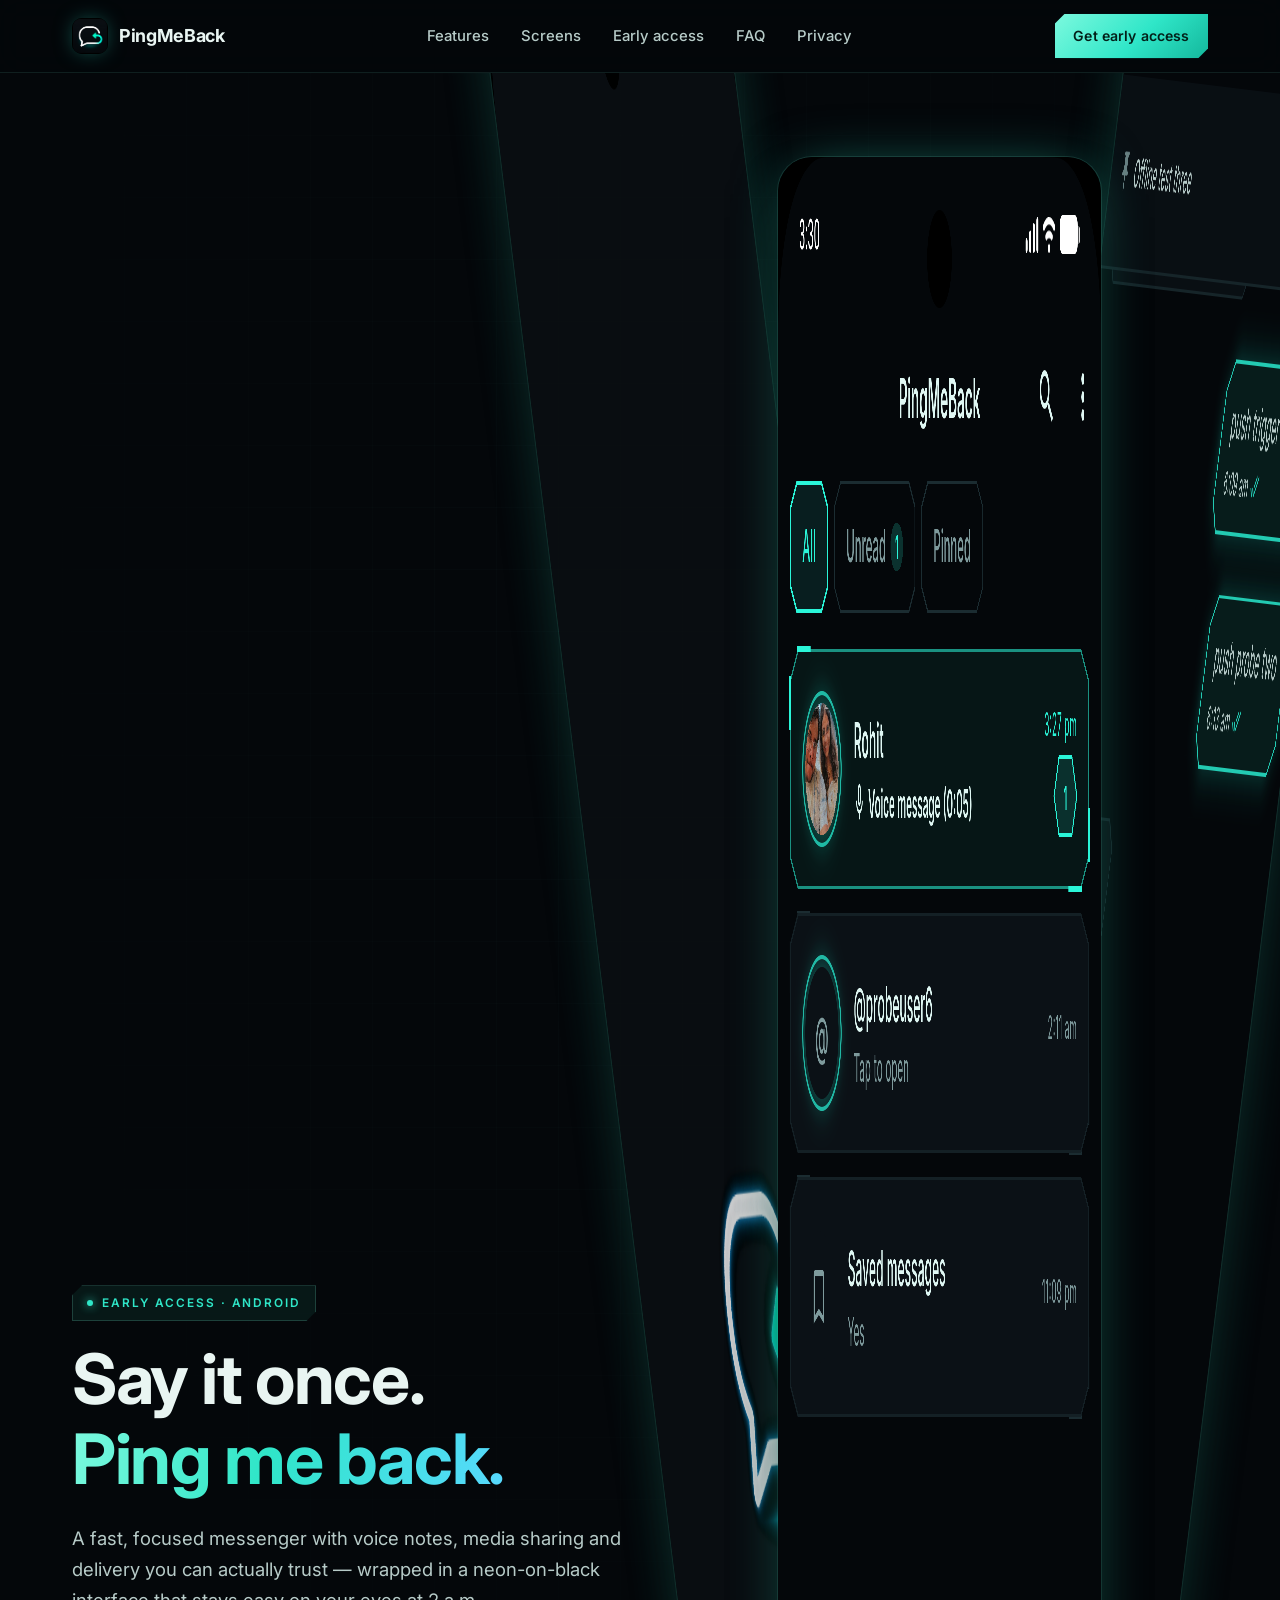
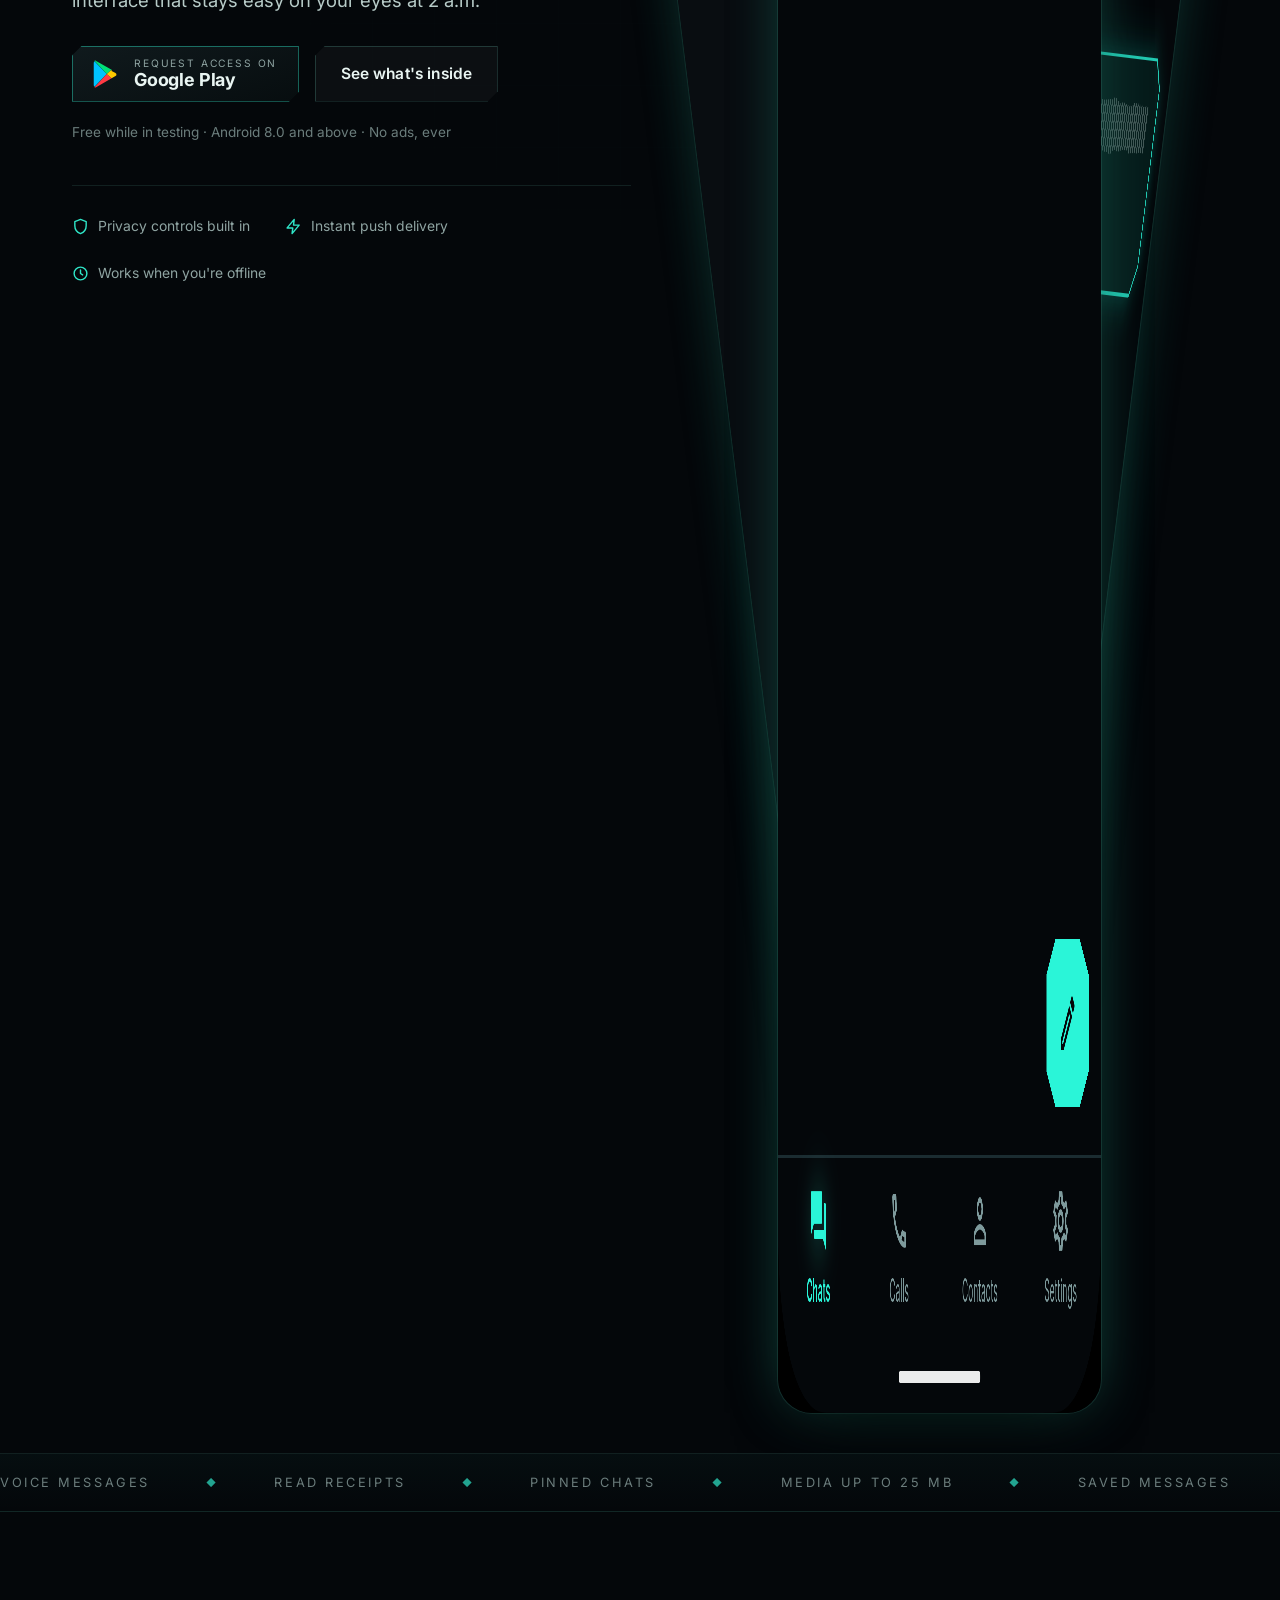
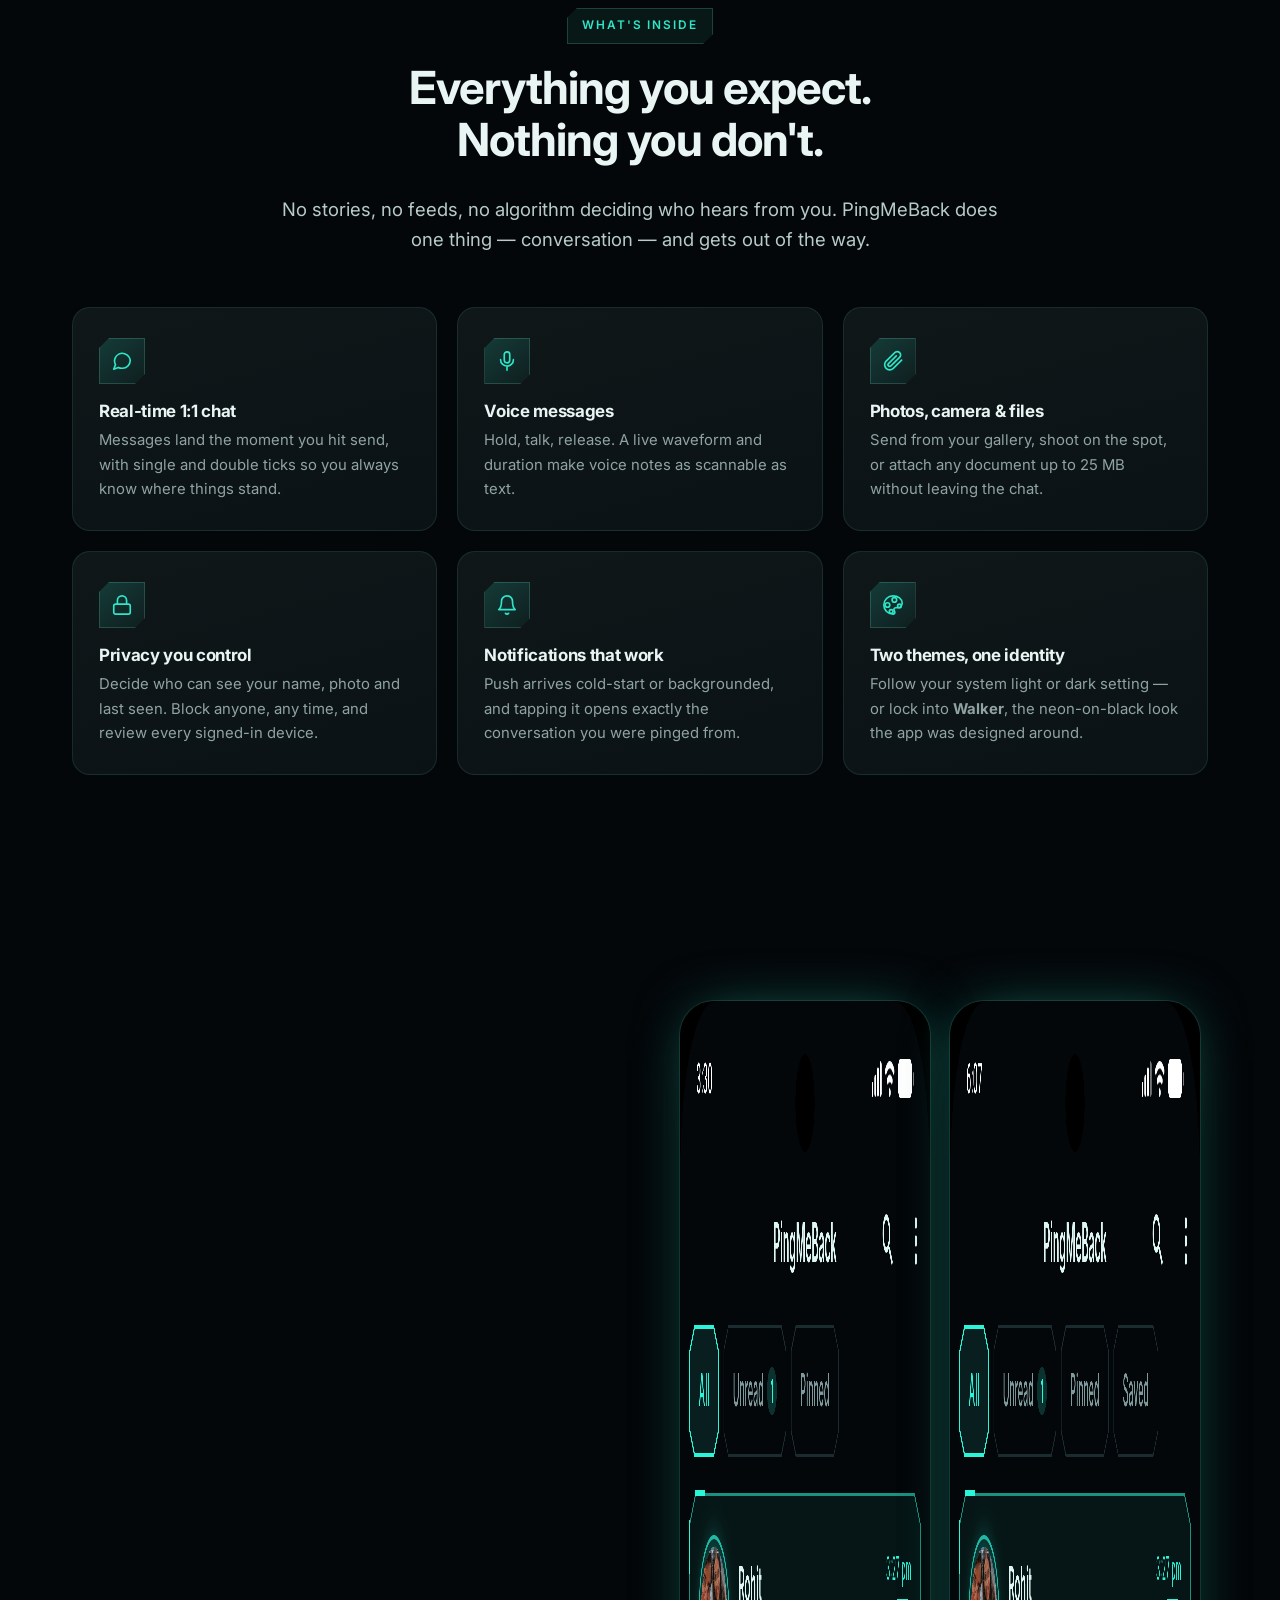
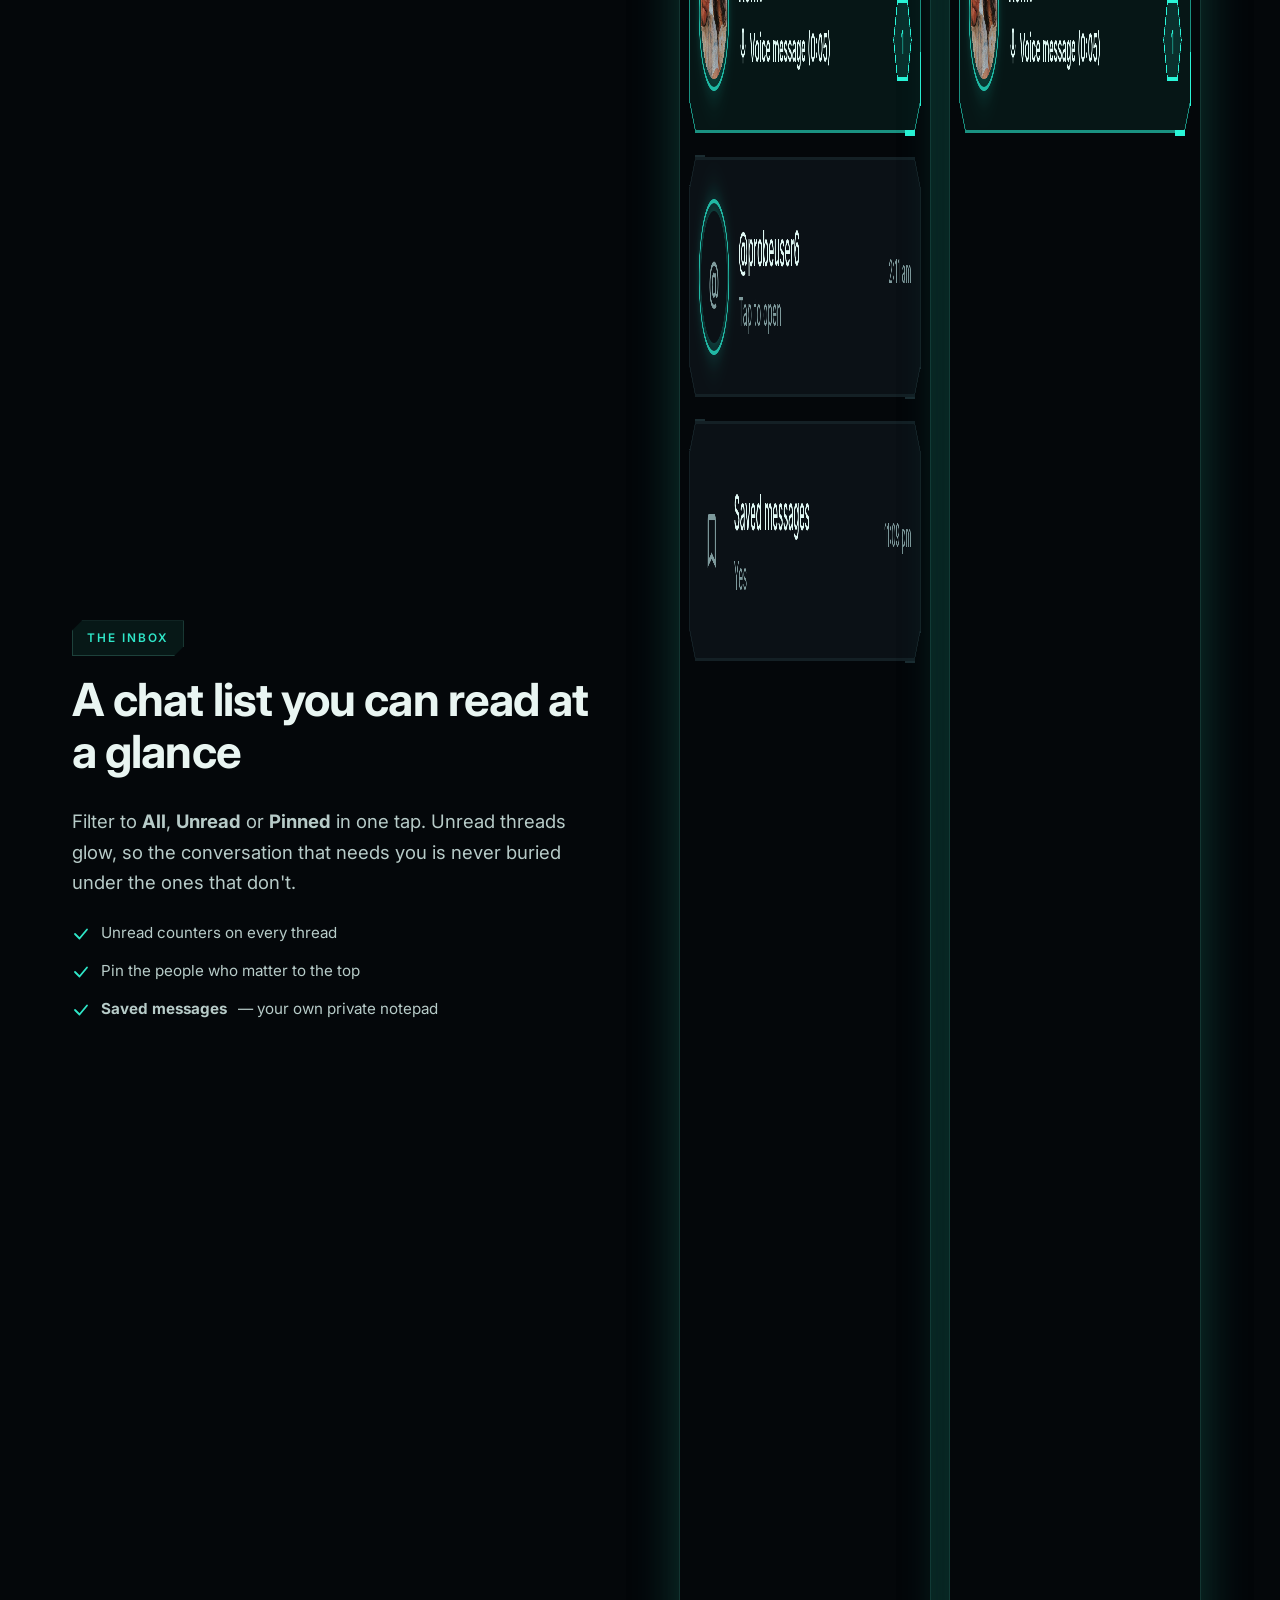
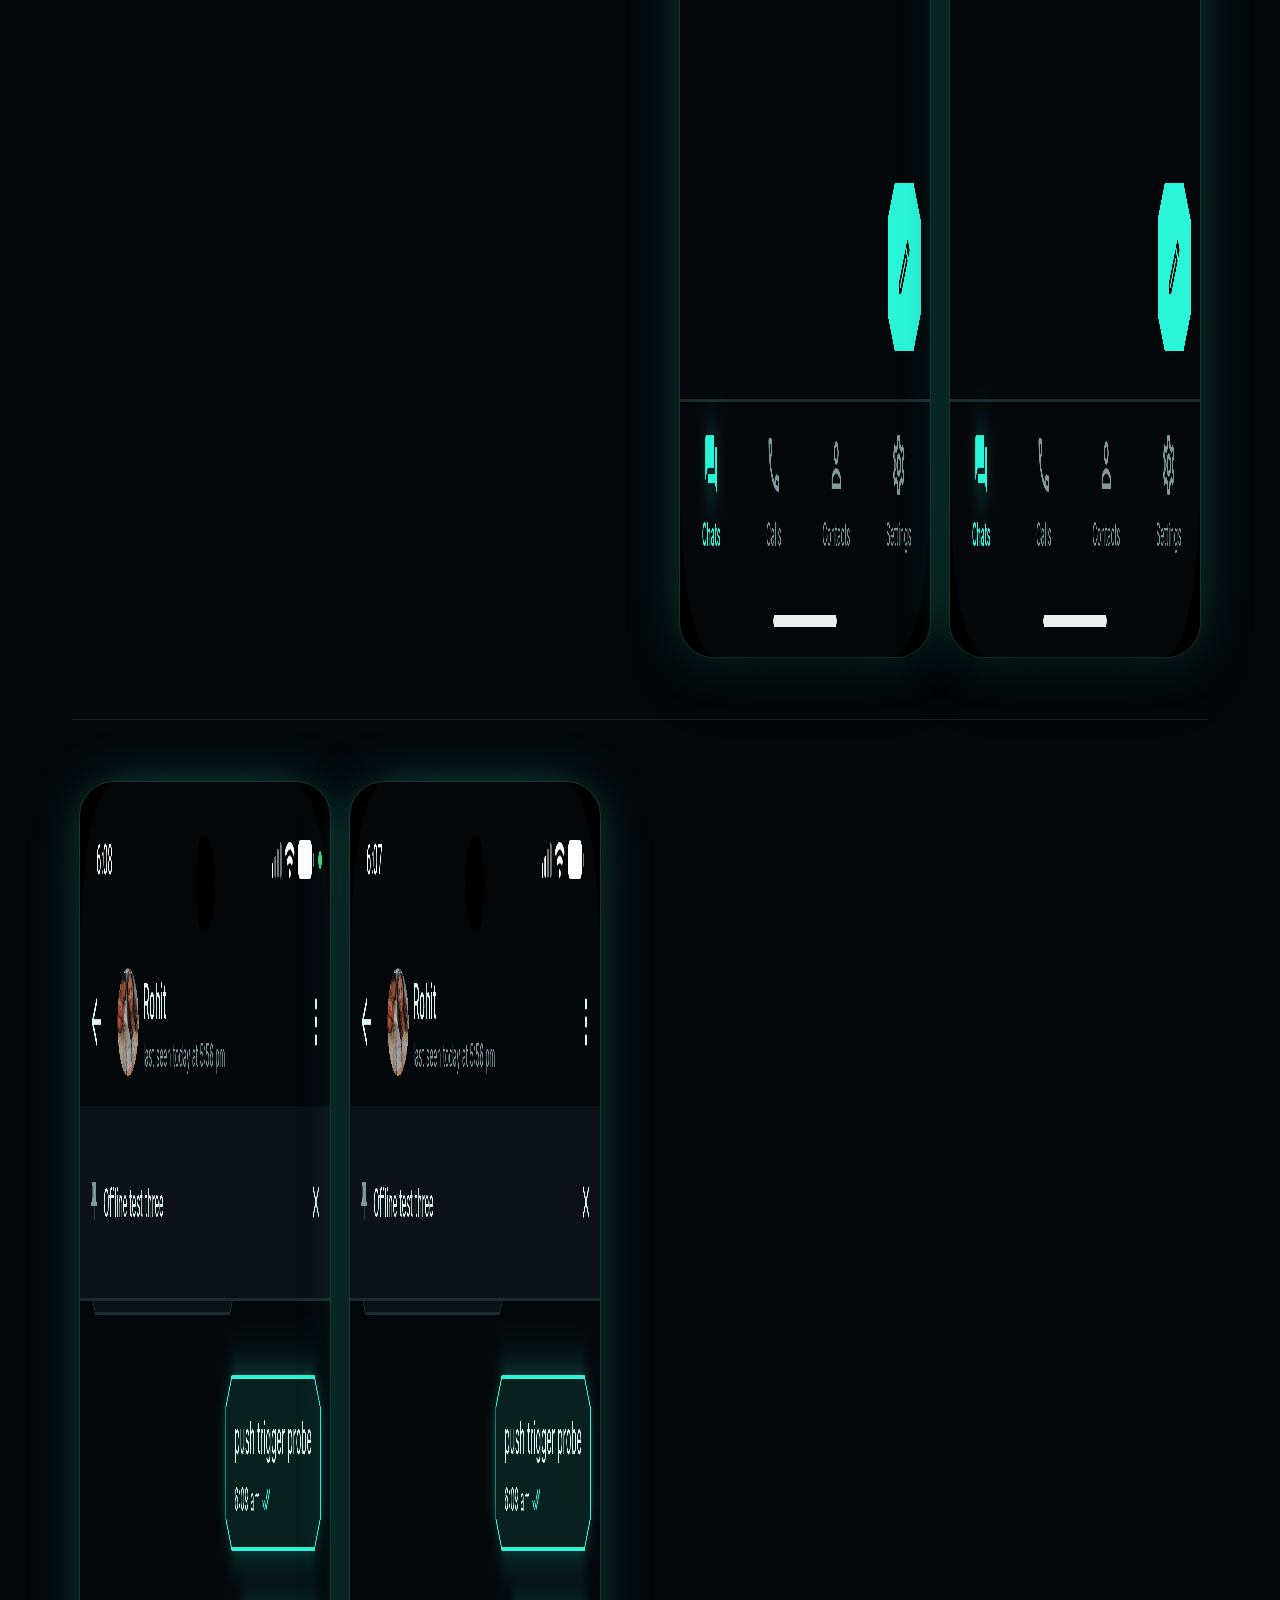
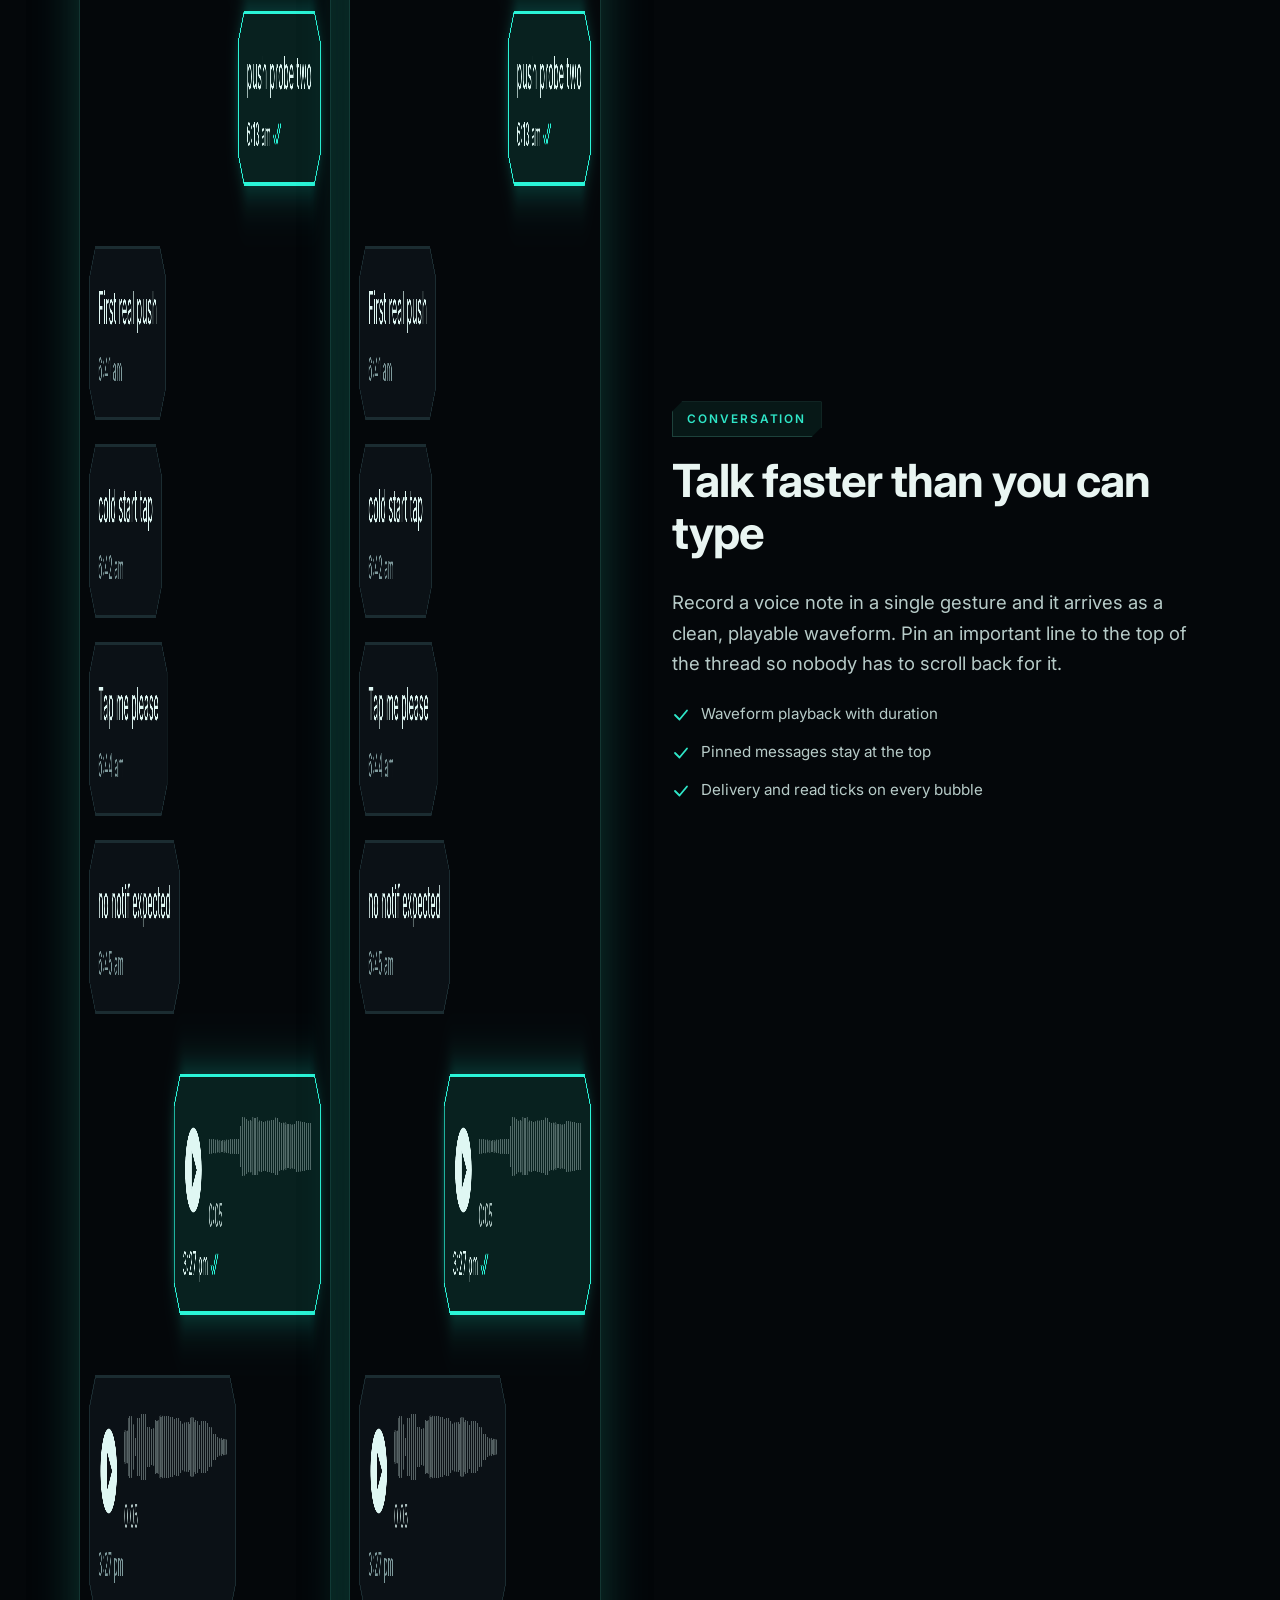
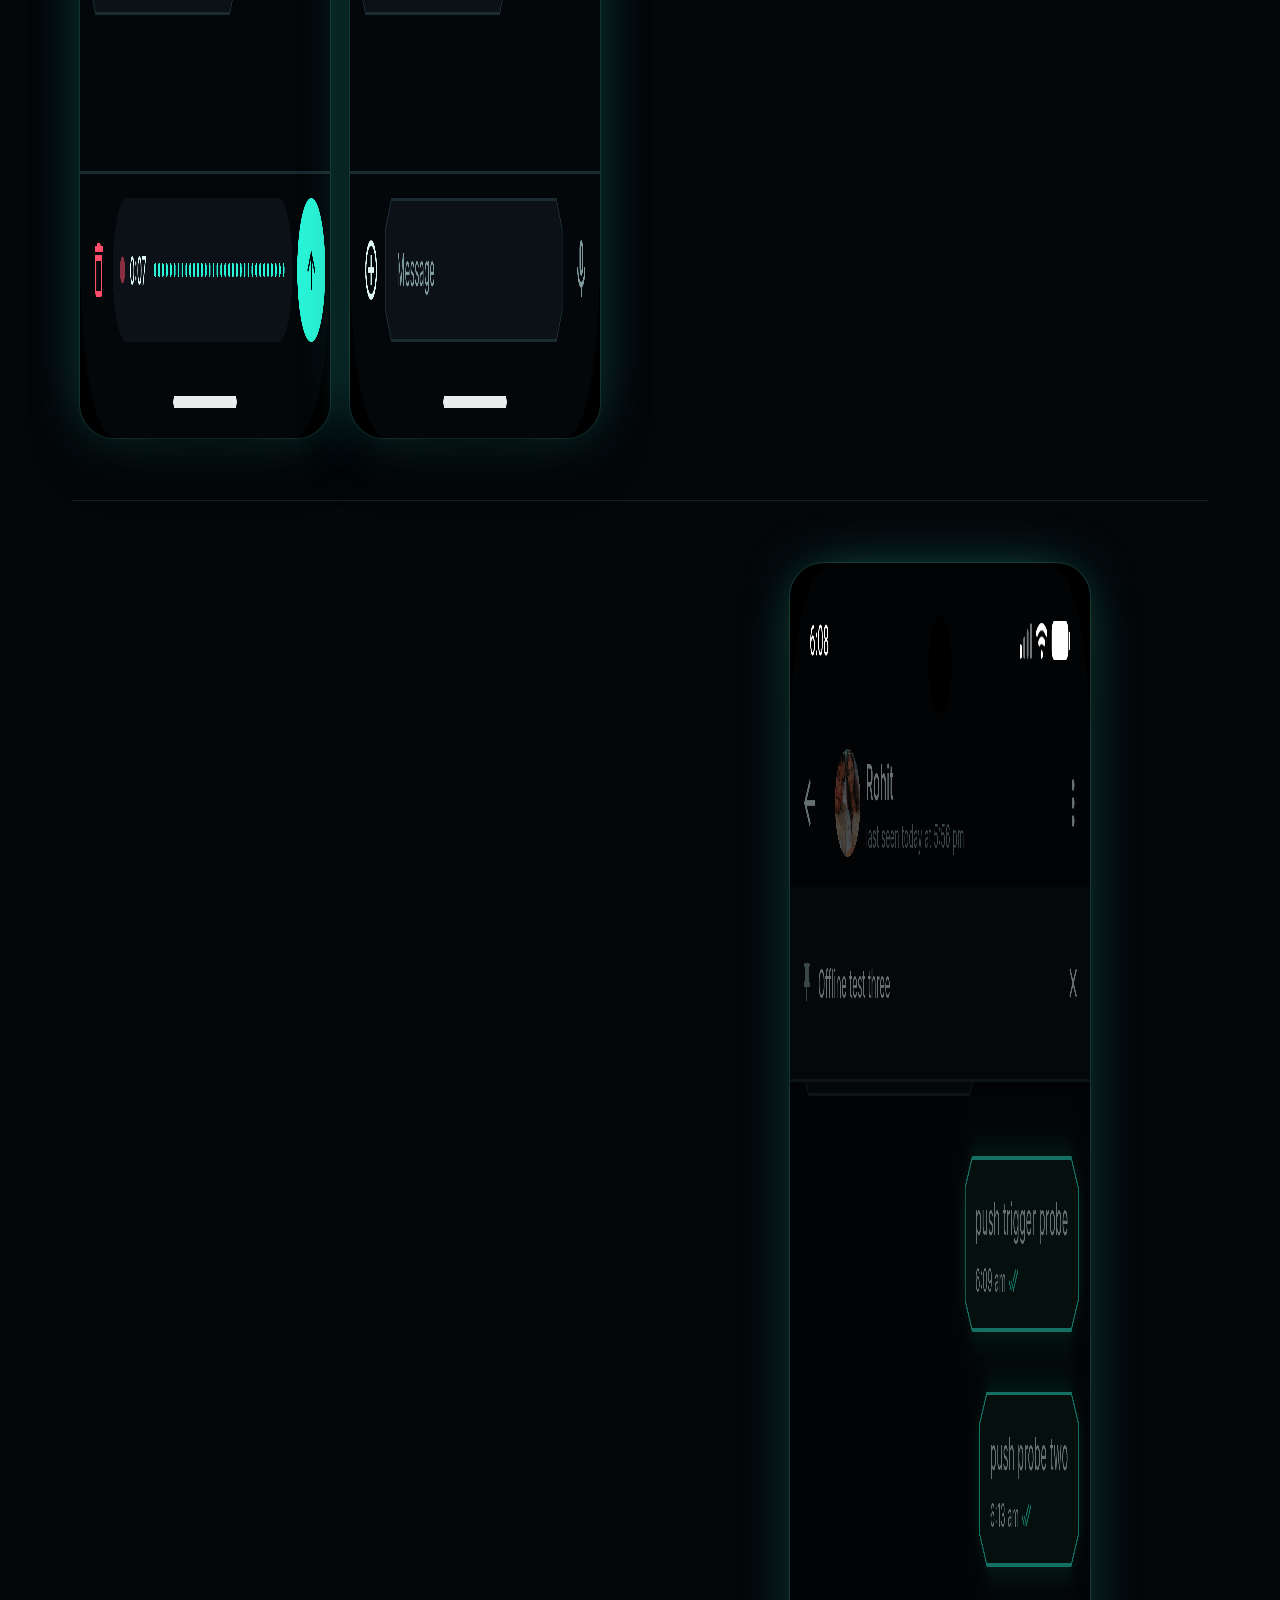
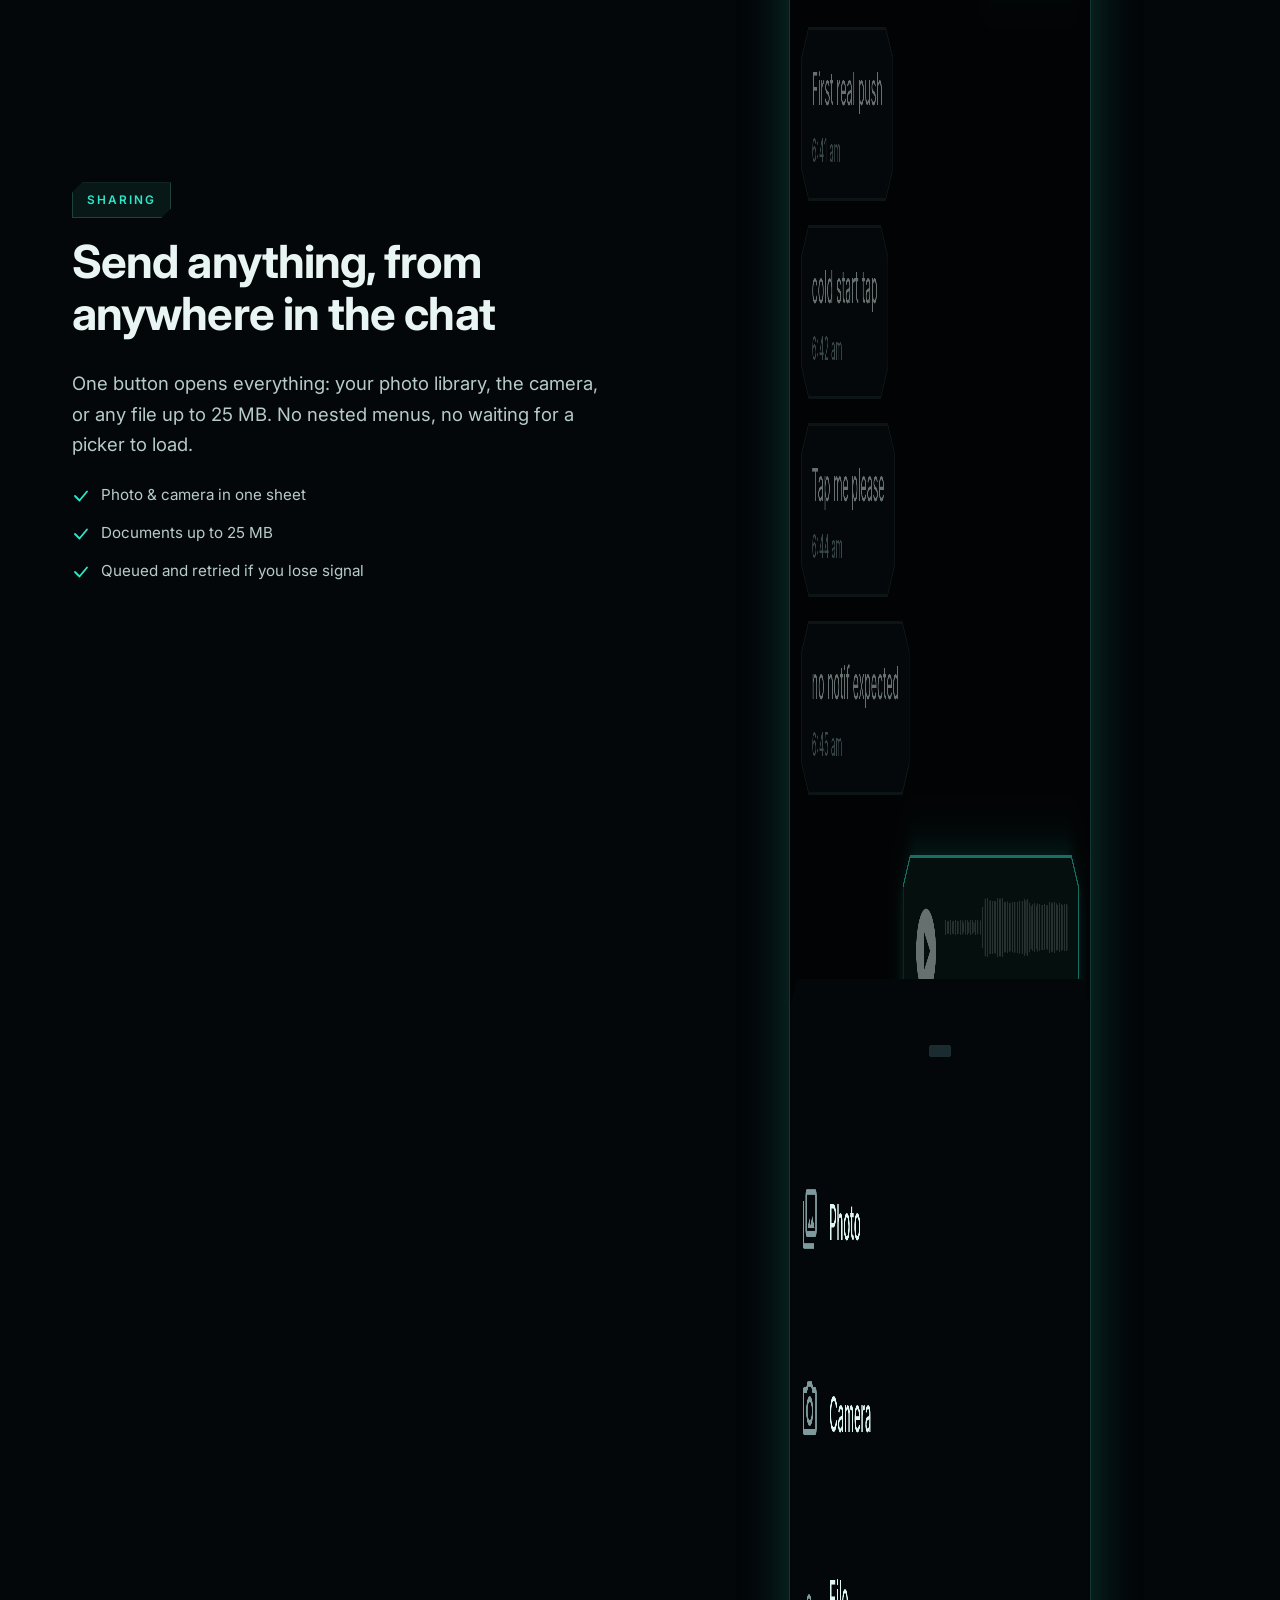
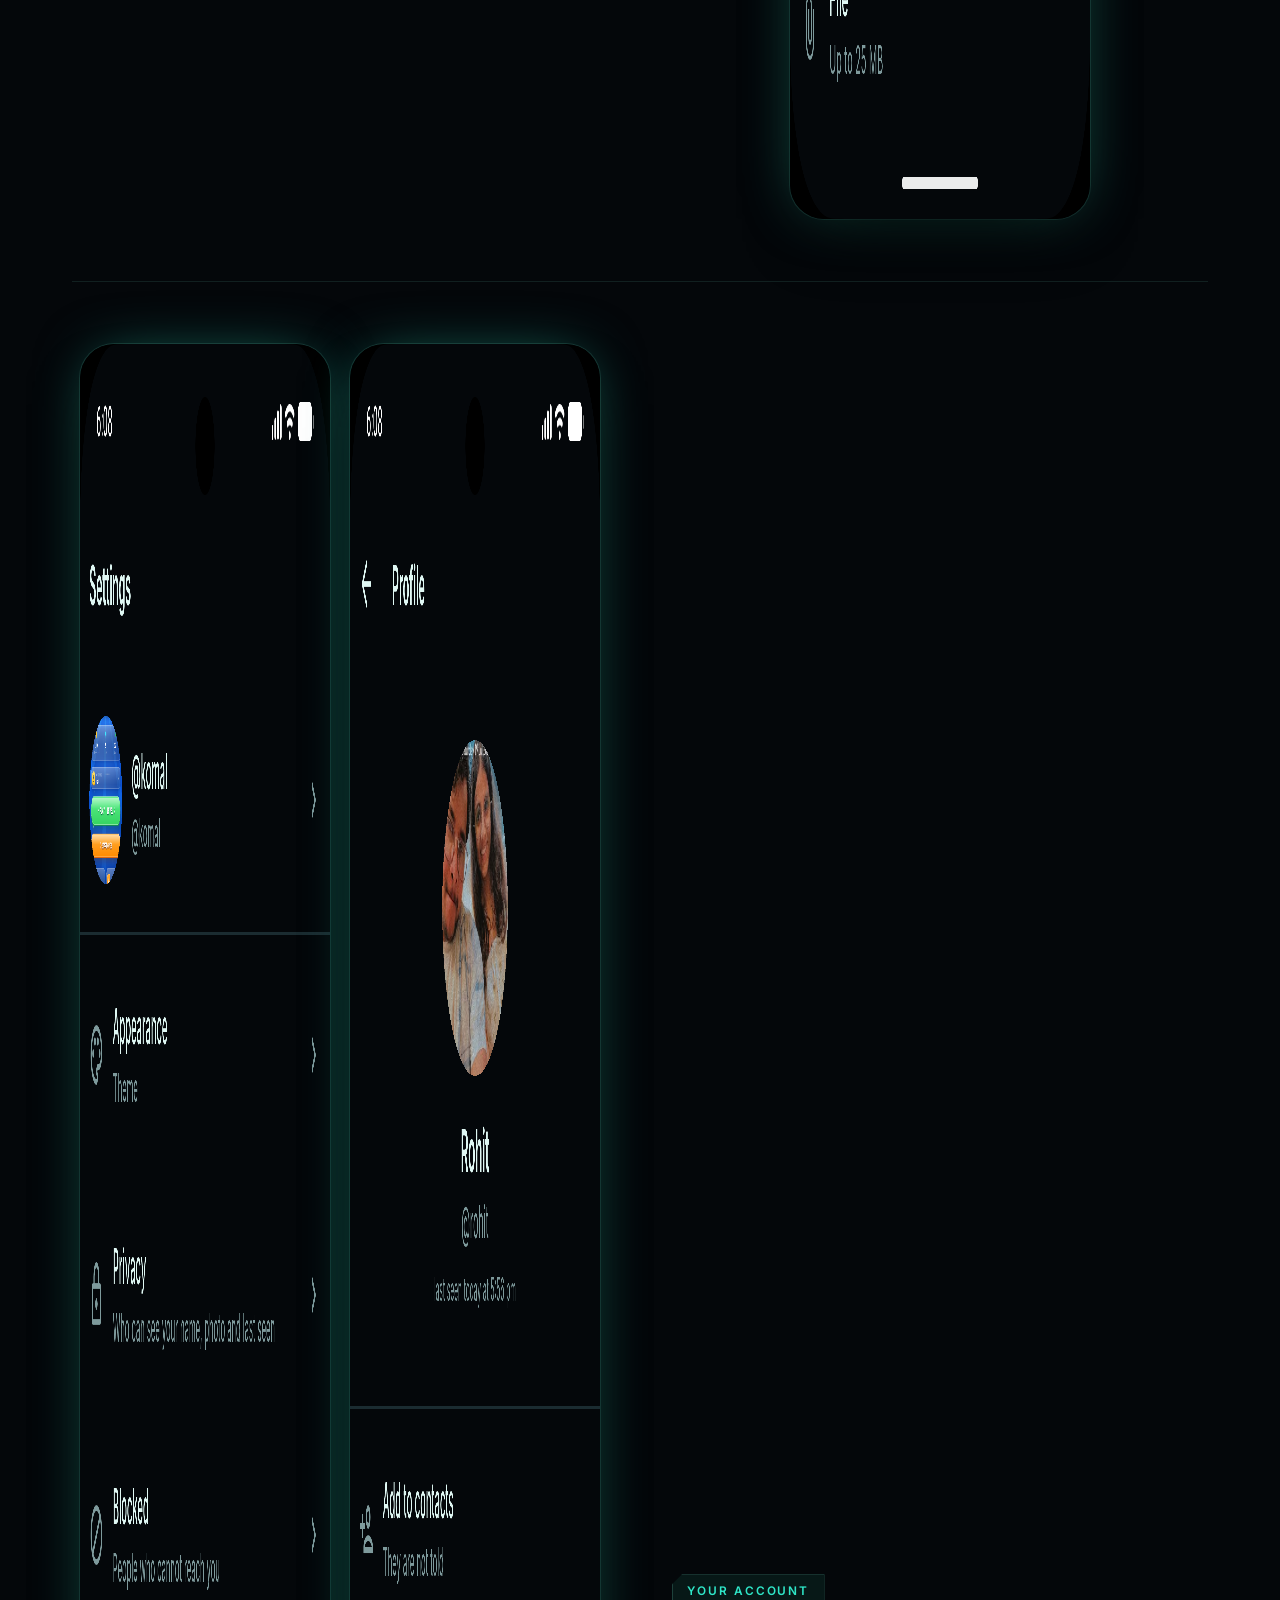
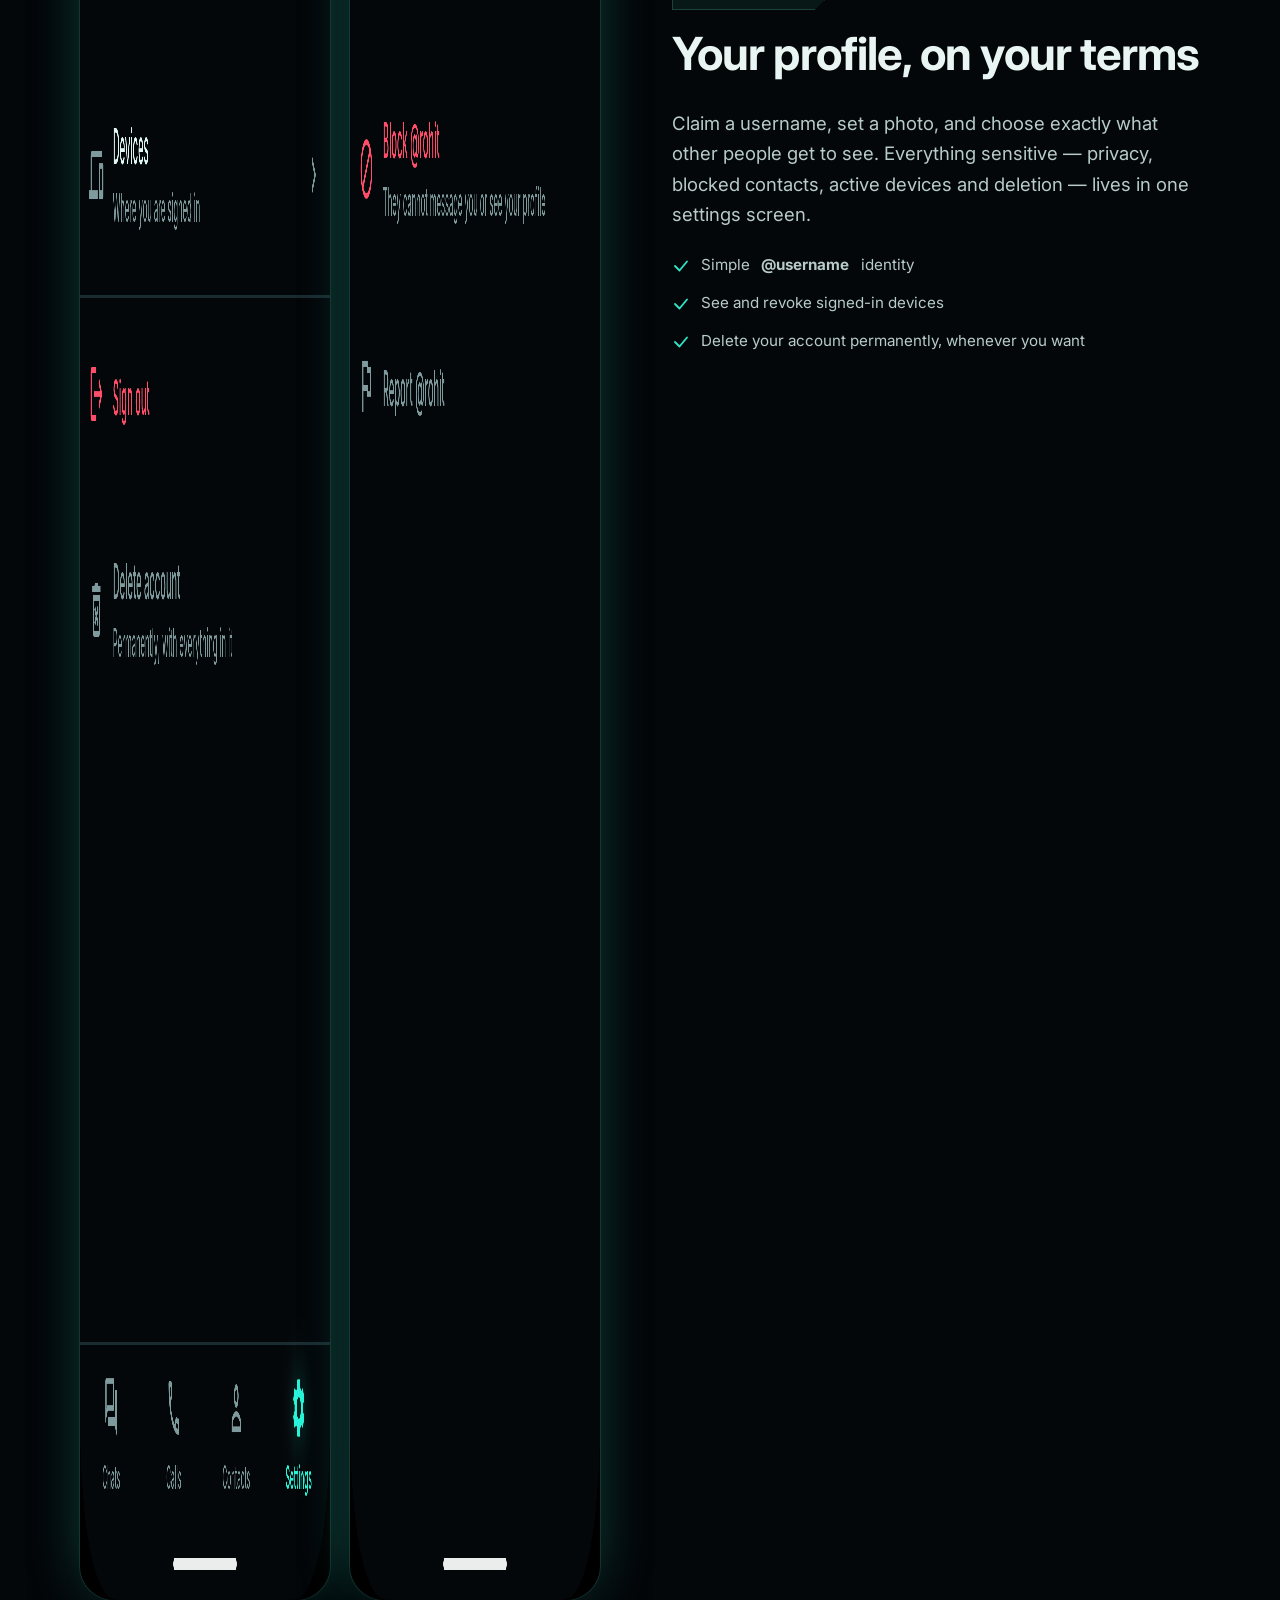
==== index.html @ 42191260 "Website pages published" ====
<!DOCTYPE html>
<html lang="en">
<head>
<meta charset="utf-8">
<meta name="viewport" content="width=device-width, initial-scale=1">
<title>PingMeBack — Fast, private messaging built for the dark</title>
<meta name="description" content="PingMeBack is a fast, minimal chat app for Android. Voice messages, media sharing, read receipts and a neon-on-black interface built to be easy on your eyes. Join the early access programme.">
<meta name="theme-color" content="#04070a">
<link rel="icon" href="assets/logo.png" type="image/png">
<link rel="apple-touch-icon" href="assets/logo.png">

<meta property="og:type" content="website">
<meta property="og:title" content="PingMeBack — Fast, private messaging built for the dark">
<meta property="og:description" content="Voice messages, media sharing, read receipts and a neon-on-black interface. Request early access on Google Play.">
<meta property="og:image" content="assets/logo.png">
<meta name="twitter:card" content="summary_large_image">

<link rel="preconnect" href="https://fonts.googleapis.com">
<link rel="preconnect" href="https://fonts.gstatic.com" crossorigin>
<link href="https://fonts.googleapis.com/css2?family=Inter:wght@400;500;600;700;800&display=swap" rel="stylesheet">
<link rel="stylesheet" href="styles.css">
</head>
<body>

<!-- ============================ NAV ============================ -->
<header class="nav">
  <div class="wrap nav__in">
    <a class="brand" href="index.html">
      <img src="assets/logo.png" alt="PingMeBack logo">
      <span>PingMeBack</span>
    </a>

    <nav class="nav__links" id="navLinks">
      <a href="#features">Features</a>
      <a href="#screens">Screens</a>
      <a href="#access">Early access</a>
      <a href="#faq">FAQ</a>
      <a href="privacy.html">Privacy</a>
    </nav>

    <div class="nav__cta">
      <a class="btn btn--primary btn--sm" href="https://docs.google.com/forms/d/e/1FAIpQLSddCtJkI2fU3N0K5g80t00EVzGH8-jRmo-6OUdHBBDJa1eNFg/viewform?usp=sharing&amp;ouid=109148587220267106349" target="_blank" rel="noopener">Get early access</a>
      <button class="nav__toggle" id="navToggle" aria-label="Toggle menu" aria-expanded="false" aria-controls="navLinks">
        <svg viewBox="0 0 24 24" fill="none" stroke="currentColor" stroke-width="2" stroke-linecap="round"><path d="M3 6h18M3 12h18M3 18h18"/></svg>
      </button>
    </div>
  </div>
</header>

<!-- ============================ HERO ============================ -->
<section class="hero">
  <div class="wrap hero__in">
    <div>
      <span class="eyebrow"><i class="dot"></i> Early access · Android</span>
      <h1 class="h-xl">Say it once.<br><span class="grad">Ping me back.</span></h1>
      <p class="lead">A fast, focused messenger with voice notes, media sharing and delivery you can actually trust — wrapped in a neon-on-black interface that stays easy on your eyes at 2 a.m.</p>

      <div class="btn-row">
        <a class="play-badge" href="https://docs.google.com/forms/d/e/1FAIpQLSddCtJkI2fU3N0K5g80t00EVzGH8-jRmo-6OUdHBBDJa1eNFg/viewform?usp=sharing&amp;ouid=109148587220267106349" target="_blank" rel="noopener" aria-label="Request early access on Google Play">
          <svg viewBox="0 0 24 24" aria-hidden="true">
            <path d="M3.6 1.8C3.2 2.1 3 2.6 3 3.2v17.6c0 .6.2 1.1.6 1.4L13.4 12 3.6 1.8z" fill="#00C3FF"/>
            <path d="M17.3 8.6 4.9 1.5c-.5-.3-1-.3-1.3-.1L13.4 12l3.9-3.4z" fill="#00E177"/>
            <path d="M3.6 22.6c.3.2.8.2 1.3-.1l12.4-7.1L13.4 12 3.6 22.6z" fill="#FF3A44"/>
            <path d="m17.3 8.6-3.9 3.4 3.9 3.4 3.1-1.8c1-.6 1-1.9 0-2.5l-3.1-1.5z" fill="#FFC900"/>
          </svg>
          <span class="pb-txt">
            <span class="pb-top">Request access on</span>
            <span class="pb-main">Google Play</span>
          </span>
        </a>
        <a class="btn btn--ghost" href="#features">See what's inside</a>
      </div>

      <p class="hero__note">Free while in testing · Android 8.0 and above · No ads, ever</p>

      <div class="trust">
        <div><svg viewBox="0 0 24 24" fill="none" stroke="currentColor" stroke-width="2" stroke-linecap="round" stroke-linejoin="round"><path d="M12 2 4 5v6c0 5 3.4 9.4 8 11 4.6-1.6 8-6 8-11V5l-8-3z"/></svg> Privacy controls built in</div>
        <div><svg viewBox="0 0 24 24" fill="none" stroke="currentColor" stroke-width="2" stroke-linecap="round" stroke-linejoin="round"><path d="M13 2 3 14h8l-1 8 10-12h-8l1-8z"/></svg> Instant push delivery</div>
        <div><svg viewBox="0 0 24 24" fill="none" stroke="currentColor" stroke-width="2" stroke-linecap="round" stroke-linejoin="round"><circle cx="12" cy="12" r="9"/><path d="M12 7v5l3 2"/></svg> Works when you're offline</div>
      </div>
    </div>

    <div class="cluster">
      <div class="shot shot--left"><img src="assets/splash-screen.png" alt="PingMeBack splash screen" loading="eager" width="1280" height="2856"></div>
      <div class="shot shot--main"><img src="assets/chatlist-screen.png" alt="PingMeBack chat list with unread and pinned filters" loading="eager" width="1280" height="2856"></div>
      <div class="shot shot--right"><img src="assets/chat-message.png" alt="A PingMeBack conversation with text and voice messages" loading="eager" width="1280" height="2856"></div>
    </div>
  </div>
</section>

<!-- ============================ STRIP ============================ -->
<div class="strip" aria-hidden="true">
  <div class="strip__track">
    <span>Voice messages</span><span>Read receipts</span><span>Pinned chats</span><span>Media up to 25 MB</span><span>Saved messages</span><span>Blocked list</span><span>Multi-device sessions</span><span>Last seen control</span>
    <span>Voice messages</span><span>Read receipts</span><span>Pinned chats</span><span>Media up to 25 MB</span><span>Saved messages</span><span>Blocked list</span><span>Multi-device sessions</span><span>Last seen control</span>
  </div>
</div>

<!-- ============================ FEATURES ============================ -->
<section class="section" id="features">
  <div class="wrap">
    <div class="center reveal" style="max-width:720px;margin-inline:auto;margin-bottom:52px">
      <span class="eyebrow">What's inside</span>
      <h2 class="h-lg">Everything you expect.<br>Nothing you don't.</h2>
      <p class="lead center">No stories, no feeds, no algorithm deciding who hears from you. PingMeBack does one thing — conversation — and gets out of the way.</p>
    </div>

    <div class="grid grid--3">
      <article class="card reveal">
        <div class="card__icon"><svg viewBox="0 0 24 24" fill="none" stroke="currentColor" stroke-width="1.8" stroke-linecap="round" stroke-linejoin="round"><path d="M21 11.5a8.4 8.4 0 0 1-9 8.4 8.9 8.9 0 0 1-4-.9L3 21l1.9-5a8.4 8.4 0 0 1 3.6-11.5 8.6 8.6 0 0 1 11.4 3.6 8.3 8.3 0 0 1 1.1 3.4z"/></svg></div>
        <h3>Real-time 1:1 chat</h3>
        <p>Messages land the moment you hit send, with single and double ticks so you always know where things stand.</p>
      </article>

      <article class="card reveal">
        <div class="card__icon"><svg viewBox="0 0 24 24" fill="none" stroke="currentColor" stroke-width="1.8" stroke-linecap="round" stroke-linejoin="round"><path d="M12 2a3 3 0 0 1 3 3v6a3 3 0 0 1-6 0V5a3 3 0 0 1 3-3z"/><path d="M19 10.5a7 7 0 0 1-14 0M12 17.5V22"/></svg></div>
        <h3>Voice messages</h3>
        <p>Hold, talk, release. A live waveform and duration make voice notes as scannable as text.</p>
      </article>

      <article class="card reveal">
        <div class="card__icon"><svg viewBox="0 0 24 24" fill="none" stroke="currentColor" stroke-width="1.8" stroke-linecap="round" stroke-linejoin="round"><path d="M21.4 11.1 12.3 20a5.5 5.5 0 0 1-7.8-7.8l9.2-9.1a3.7 3.7 0 1 1 5.2 5.2l-9.2 9.1a1.8 1.8 0 0 1-2.6-2.6l8.5-8.4"/></svg></div>
        <h3>Photos, camera &amp; files</h3>
        <p>Send from your gallery, shoot on the spot, or attach any document up to 25 MB without leaving the chat.</p>
      </article>

      <article class="card reveal">
        <div class="card__icon"><svg viewBox="0 0 24 24" fill="none" stroke="currentColor" stroke-width="1.8" stroke-linecap="round" stroke-linejoin="round"><rect x="3" y="11" width="18" height="11" rx="2"/><path d="M7 11V7a5 5 0 0 1 10 0v4"/></svg></div>
        <h3>Privacy you control</h3>
        <p>Decide who can see your name, photo and last seen. Block anyone, any time, and review every signed-in device.</p>
      </article>

      <article class="card reveal">
        <div class="card__icon"><svg viewBox="0 0 24 24" fill="none" stroke="currentColor" stroke-width="1.8" stroke-linecap="round" stroke-linejoin="round"><path d="M18 8A6 6 0 0 0 6 8c0 7-3 9-3 9h18s-3-2-3-9z"/><path d="M13.7 21a2 2 0 0 1-3.4 0"/></svg></div>
        <h3>Notifications that work</h3>
        <p>Push arrives cold-start or backgrounded, and tapping it opens exactly the conversation you were pinged from.</p>
      </article>

      <article class="card reveal">
        <div class="card__icon"><svg viewBox="0 0 24 24" fill="none" stroke="currentColor" stroke-width="1.8" stroke-linecap="round" stroke-linejoin="round"><circle cx="13.5" cy="6.5" r="2.5"/><circle cx="19" cy="13" r="2"/><circle cx="6" cy="12" r="2.5"/><circle cx="10" cy="19" r="2"/><path d="M12 2a10 10 0 1 0 0 20c1.1 0 2-.9 2-2 0-1.4-1-1.8-1-3 0-1.1.9-2 2-2h2a5 5 0 0 0 5-5c0-4.9-4.5-8-10-8z"/></svg></div>
        <h3>Two themes, one identity</h3>
        <p>Follow your system light or dark setting — or lock into <strong>Walker</strong>, the neon-on-black look the app was designed around.</p>
      </article>
    </div>
  </div>
</section>

<!-- ============================ SHOWCASE ============================ -->
<section class="section section--tight">
  <div class="wrap">

    <div class="show reveal">
      <div class="show__text">
        <span class="eyebrow">The inbox</span>
        <h2 class="h-lg">A chat list you can read at a glance</h2>
        <p class="lead">Filter to <strong>All</strong>, <strong>Unread</strong> or <strong>Pinned</strong> in one tap. Unread threads glow, so the conversation that needs you is never buried under the ones that don't.</p>
        <ul>
          <li><svg viewBox="0 0 24 24" fill="none" stroke="currentColor" stroke-width="2.4" stroke-linecap="round" stroke-linejoin="round"><path d="m4 12 6 6L20 6"/></svg> Unread counters on every thread</li>
          <li><svg viewBox="0 0 24 24" fill="none" stroke="currentColor" stroke-width="2.4" stroke-linecap="round" stroke-linejoin="round"><path d="m4 12 6 6L20 6"/></svg> Pin the people who matter to the top</li>
          <li><svg viewBox="0 0 24 24" fill="none" stroke="currentColor" stroke-width="2.4" stroke-linecap="round" stroke-linejoin="round"><path d="m4 12 6 6L20 6"/></svg> <strong>Saved messages</strong> — your own private notepad</li>
        </ul>
      </div>
      <div class="show__media">
        <div class="shot shot--pair"><img src="assets/chatlist-screen.png" alt="Chat list with All, Unread and Pinned filters" loading="lazy" width="1280" height="2856"></div>
        <div class="shot shot--pair"><img src="assets/unread-messages.png" alt="Unread messages highlighted in the chat list" loading="lazy" width="1280" height="2856"></div>
      </div>
    </div>

    <div class="show show--rev reveal">
      <div class="show__text">
        <span class="eyebrow">Conversation</span>
        <h2 class="h-lg">Talk faster than you can type</h2>
        <p class="lead">Record a voice note in a single gesture and it arrives as a clean, playable waveform. Pin an important line to the top of the thread so nobody has to scroll back for it.</p>
        <ul>
          <li><svg viewBox="0 0 24 24" fill="none" stroke="currentColor" stroke-width="2.4" stroke-linecap="round" stroke-linejoin="round"><path d="m4 12 6 6L20 6"/></svg> Waveform playback with duration</li>
          <li><svg viewBox="0 0 24 24" fill="none" stroke="currentColor" stroke-width="2.4" stroke-linecap="round" stroke-linejoin="round"><path d="m4 12 6 6L20 6"/></svg> Pinned messages stay at the top</li>
          <li><svg viewBox="0 0 24 24" fill="none" stroke="currentColor" stroke-width="2.4" stroke-linecap="round" stroke-linejoin="round"><path d="m4 12 6 6L20 6"/></svg> Delivery and read ticks on every bubble</li>
        </ul>
      </div>
      <div class="show__media">
        <div class="shot shot--pair"><img src="assets/audio-message-feature.png" alt="Recording a voice message in PingMeBack" loading="lazy" width="1280" height="2856"></div>
        <div class="shot shot--pair"><img src="assets/chat-message.png" alt="Conversation showing text bubbles and voice notes" loading="lazy" width="1280" height="2856"></div>
      </div>
    </div>

    <div class="show reveal">
      <div class="show__text">
        <span class="eyebrow">Sharing</span>
        <h2 class="h-lg">Send anything, from anywhere in the chat</h2>
        <p class="lead">One button opens everything: your photo library, the camera, or any file up to 25 MB. No nested menus, no waiting for a picker to load.</p>
        <ul>
          <li><svg viewBox="0 0 24 24" fill="none" stroke="currentColor" stroke-width="2.4" stroke-linecap="round" stroke-linejoin="round"><path d="m4 12 6 6L20 6"/></svg> Photo &amp; camera in one sheet</li>
          <li><svg viewBox="0 0 24 24" fill="none" stroke="currentColor" stroke-width="2.4" stroke-linecap="round" stroke-linejoin="round"><path d="m4 12 6 6L20 6"/></svg> Documents up to 25 MB</li>
          <li><svg viewBox="0 0 24 24" fill="none" stroke="currentColor" stroke-width="2.4" stroke-linecap="round" stroke-linejoin="round"><path d="m4 12 6 6L20 6"/></svg> Queued and retried if you lose signal</li>
        </ul>
      </div>
      <div class="show__media">
        <div class="shot"><img src="assets/attachment-features.png" alt="Attachment sheet with photo, camera and file options" loading="lazy" width="1280" height="2856"></div>
      </div>
    </div>

    <div class="show show--rev reveal">
      <div class="show__text">
        <span class="eyebrow">Your account</span>
        <h2 class="h-lg">Your profile, on your terms</h2>
        <p class="lead">Claim a username, set a photo, and choose exactly what other people get to see. Everything sensitive — privacy, blocked contacts, active devices and deletion — lives in one settings screen.</p>
        <ul>
          <li><svg viewBox="0 0 24 24" fill="none" stroke="currentColor" stroke-width="2.4" stroke-linecap="round" stroke-linejoin="round"><path d="m4 12 6 6L20 6"/></svg> Simple <strong>@username</strong> identity</li>
          <li><svg viewBox="0 0 24 24" fill="none" stroke="currentColor" stroke-width="2.4" stroke-linecap="round" stroke-linejoin="round"><path d="m4 12 6 6L20 6"/></svg> See and revoke signed-in devices</li>
          <li><svg viewBox="0 0 24 24" fill="none" stroke="currentColor" stroke-width="2.4" stroke-linecap="round" stroke-linejoin="round"><path d="m4 12 6 6L20 6"/></svg> Delete your account permanently, whenever you want</li>
        </ul>
      </div>
      <div class="show__media">
        <div class="shot shot--pair"><img src="assets/self-user-profile-screen.png" alt="PingMeBack settings screen with privacy, blocked and devices options" loading="lazy" width="1280" height="2856"></div>
        <div class="shot shot--pair"><img src="assets/other-user-profile-screen.png" alt="Viewing another user's profile in PingMeBack" loading="lazy" width="1280" height="2856"></div>
      </div>
    </div>

    <div class="show reveal">
      <div class="show__text">
        <span class="eyebrow">Appearance</span>
        <h2 class="h-lg">Meet <span class="grad">Walker</span> — neon on black</h2>
        <p class="lead">Walker ignores your system setting and stays dark, always. Cut-corner bubbles, a mint glow on everything you send, and true black that's kind to OLED screens and late-night eyes alike.</p>
        <ul>
          <li><svg viewBox="0 0 24 24" fill="none" stroke="currentColor" stroke-width="2.4" stroke-linecap="round" stroke-linejoin="round"><path d="m4 12 6 6L20 6"/></svg> Or use <strong>Default</strong> and follow your system</li>
          <li><svg viewBox="0 0 24 24" fill="none" stroke="currentColor" stroke-width="2.4" stroke-linecap="round" stroke-linejoin="round"><path d="m4 12 6 6L20 6"/></svg> Live preview before you switch</li>
          <li><svg viewBox="0 0 24 24" fill="none" stroke="currentColor" stroke-width="2.4" stroke-linecap="round" stroke-linejoin="round"><path d="m4 12 6 6L20 6"/></svg> True-black background saves battery on OLED</li>
        </ul>
      </div>
      <div class="show__media">
        <div class="shot shot--pair"><img src="assets/theme-setting-screen.png" alt="Appearance settings with Default and Walker themes" loading="lazy" width="1280" height="2856"></div>
        <div class="shot shot--pair"><img src="assets/splash-screen.png" alt="PingMeBack splash screen" loading="lazy" width="1280" height="2856"></div>
      </div>
    </div>

  </div>
</section>

<!-- ============================ GALLERY ============================ -->
<section class="section section--tight" id="screens">
  <div class="wrap center reveal" style="max-width:680px;margin-inline:auto;margin-bottom:40px">
    <span class="eyebrow">Screens</span>
    <h2 class="h-lg">Take the full tour</h2>
    <p class="lead center">Every screen, straight from the build. Swipe through.</p>
  </div>

  <div class="gallery reveal">
    <figure><div class="shot"><img src="assets/splash-screen.png" alt="Splash screen" loading="lazy" width="1280" height="2856"></div><figcaption>Splash</figcaption></figure>
    <figure><div class="shot"><img src="assets/chatlist-screen.png" alt="Chat list" loading="lazy" width="1280" height="2856"></div><figcaption>Chat list</figcaption></figure>
    <figure><div class="shot"><img src="assets/unread-messages.png" alt="Unread messages" loading="lazy" width="1280" height="2856"></div><figcaption>Unread filter</figcaption></figure>
    <figure><div class="shot"><img src="assets/chat-message.png" alt="Conversation view" loading="lazy" width="1280" height="2856"></div><figcaption>Conversation</figcaption></figure>
    <figure><div class="shot"><img src="assets/audio-message-feature.png" alt="Voice message recording" loading="lazy" width="1280" height="2856"></div><figcaption>Voice notes</figcaption></figure>
    <figure><div class="shot"><img src="assets/attachment-features.png" alt="Attachment options" loading="lazy" width="1280" height="2856"></div><figcaption>Attachments</figcaption></figure>
    <figure><div class="shot"><img src="assets/other-user-profile-screen.png" alt="Another user's profile" loading="lazy" width="1280" height="2856"></div><figcaption>Contact profile</figcaption></figure>
    <figure><div class="shot"><img src="assets/self-user-profile-screen.png" alt="Settings and account screen" loading="lazy" width="1280" height="2856"></div><figcaption>Settings</figcaption></figure>
    <figure><div class="shot"><img src="assets/theme-setting-screen.png" alt="Appearance settings" loading="lazy" width="1280" height="2856"></div><figcaption>Appearance</figcaption></figure>
  </div>
</section>

<!-- ============================ EARLY ACCESS ============================ -->
<section class="section" id="access">
  <div class="wrap">
    <div class="cta reveal">
      <span class="eyebrow"><i class="dot"></i> Closed testing</span>
      <h2 class="h-lg">Be one of the first on PingMeBack</h2>
      <p class="lead center" style="margin-inline:auto">The app is in closed testing on Google Play. Send us the email address linked to your Play account and we'll add you to the tester list — you'll get the app, plus every update before anyone else.</p>

      <div class="btn-row center" style="margin-top:2rem">
        <a class="play-badge" href="https://docs.google.com/forms/d/e/1FAIpQLSddCtJkI2fU3N0K5g80t00EVzGH8-jRmo-6OUdHBBDJa1eNFg/viewform?usp=sharing&amp;ouid=109148587220267106349" target="_blank" rel="noopener" aria-label="Request early access on Google Play">
          <svg viewBox="0 0 24 24" aria-hidden="true">
            <path d="M3.6 1.8C3.2 2.1 3 2.6 3 3.2v17.6c0 .6.2 1.1.6 1.4L13.4 12 3.6 1.8z" fill="#00C3FF"/>
            <path d="M17.3 8.6 4.9 1.5c-.5-.3-1-.3-1.3-.1L13.4 12l3.9-3.4z" fill="#00E177"/>
            <path d="M3.6 22.6c.3.2.8.2 1.3-.1l12.4-7.1L13.4 12 3.6 22.6z" fill="#FF3A44"/>
            <path d="m17.3 8.6-3.9 3.4 3.9 3.4 3.1-1.8c1-.6 1-1.9 0-2.5l-3.1-1.5z" fill="#FFC900"/>
          </svg>
          <span class="pb-txt">
            <span class="pb-top">Request access on</span>
            <span class="pb-main">Google Play</span>
          </span>
        </a>
      </div>

      <div class="steps">
        <div class="step">
          <span class="step__n">1</span>
          <h3>Fill the request form</h3>
          <p>Takes under a minute. We only need the Google account email you use on the Play Store.</p>
        </div>
        <div class="step">
          <span class="step__n">2</span>
          <h3>Get added as a tester</h3>
          <p>Once your address is on the list, Google Play unlocks the closed-testing build for you.</p>
        </div>
        <div class="step">
          <span class="step__n">3</span>
          <h3>Install and start pinging</h3>
          <p>Download from Play like any other app, claim your username, and you're in.</p>
        </div>
      </div>
    </div>
  </div>
</section>

<!-- ============================ FAQ ============================ -->
<section class="section section--tight" id="faq">
  <div class="wrap">
    <div class="center reveal" style="max-width:640px;margin-inline:auto;margin-bottom:40px">
      <span class="eyebrow">FAQ</span>
      <h2 class="h-lg">Questions, answered</h2>
    </div>

    <div class="faq reveal">
      <details open>
        <summary>Is PingMeBack free?</summary>
        <p>Yes. The app is completely free during the testing programme, and there are no ads anywhere in it.</p>
      </details>
      <details>
        <summary>Which devices are supported?</summary>
        <p>PingMeBack is an Android app and runs on Android 8.0 (Oreo) and above. An iOS version isn't available yet.</p>
      </details>
      <details>
        <summary>Why do I need to fill a form to download it?</summary>
        <p>The app is in <strong>closed testing</strong> on Google Play, which means only email addresses on the tester list can see and install it. The form is how you get on that list — once you're added, you install it from the Play Store exactly like any other app.</p>
      </details>
      <details>
        <summary>How long does approval take?</summary>
        <p>We add testers in batches. Most requests are processed within a couple of days; you'll be able to install as soon as your Google account is on the list.</p>
      </details>
      <details>
        <summary>What happens to my messages and media?</summary>
        <p>They're encrypted in transit over HTTPS, and the copy on your phone sits in an encrypted database keyed to your device's hardware-backed keystore. Messages are <strong>not</strong> end-to-end encrypted — they're readable on the server. There's no advertising or analytics profiling, and we never sell your data. Full detail is in our <a href="privacy.html">Privacy Policy</a>.</p>
      </details>
      <details>
        <summary>How do I delete my account?</summary>
        <p>Open <strong>Settings → Delete account</strong> in the app, enter your password and confirm — it's immediate. If you no longer have the app installed, submit a request on our <a href="delete-account.html">account deletion page</a>. Either way it's permanent and removes your profile along with everything in it.</p>
      </details>
      <details>
        <summary>How do I report a bug or send feedback?</summary>
        <p>Testers are exactly who we want to hear from. Email <a href="mailto:support@pingmeback.sbs">support@pingmeback.sbs</a> with what you saw and what you expected, and we'll follow up.</p>
      </details>
    </div>
  </div>
</section>

<!-- ============================ FOOTER ============================ -->
<footer class="footer">
  <div class="wrap">
    <div class="footer__grid">
      <div>
        <a class="brand" href="index.html" style="margin-bottom:1rem">
          <img src="assets/logo.png" alt="PingMeBack logo">
          <span>PingMeBack</span>
        </a>
        <p>A fast, minimal messenger for Android — voice notes, media sharing and a neon-on-black interface, with none of the noise.</p>
      </div>

      <div>
        <h4>Product</h4>
        <ul>
          <li><a href="#features">Features</a></li>
          <li><a href="#screens">Screens</a></li>
          <li><a href="#access">Early access</a></li>
          <li><a href="#faq">FAQ</a></li>
        </ul>
      </div>

      <div>
        <h4>Legal &amp; support</h4>
        <ul>
          <li><a href="privacy.html">Privacy Policy</a></li>
          <li><a href="delete-account.html">Delete your account</a></li>
          <li><a href="mailto:support@pingmeback.sbs">support@pingmeback.sbs</a></li>
        </ul>
      </div>
    </div>

    <div class="footer__bottom">
      <span>© <span id="yr">2026</span> PingMeBack. All rights reserved.</span>
      <span>Google Play and the Google Play logo are trademarks of Google LLC.</span>
    </div>
  </div>
</footer>

<script>
  // year
  document.getElementById('yr').textContent = new Date().getFullYear();

  // mobile nav
  var t = document.getElementById('navToggle'), l = document.getElementById('navLinks');
  t.addEventListener('click', function () {
    var open = l.classList.toggle('open');
    t.setAttribute('aria-expanded', open);
  });
  l.addEventListener('click', function (e) {
    if (e.target.tagName === 'A') { l.classList.remove('open'); t.setAttribute('aria-expanded', false); }
  });

  // reveal on scroll
  var els = document.querySelectorAll('.reveal');
  if ('IntersectionObserver' in window) {
    var io = new IntersectionObserver(function (entries) {
      entries.forEach(function (en) {
        if (en.isIntersecting) { en.target.classList.add('in'); io.unobserve(en.target); }
      });
    }, { threshold: .12, rootMargin: '0px 0px -60px 0px' });
    els.forEach(function (el) { io.observe(el); });
  } else {
    els.forEach(function (el) { el.classList.add('in'); });
  }
</script>
</body>
</html>
---- styles.css ----
/* ==========================================================================
   PingMeBack — shared stylesheet
   Palette sampled from the app logo + "Walker" neon-on-black theme.
   ========================================================================== */

:root {
  --bg:            #04070a;
  --bg-2:          #070c0f;
  --surface:       #0b1215;
  --surface-2:     #0f1719;
  --surface-3:     #131e21;

  --line:          rgba(126, 249, 222, .10);
  --line-2:        rgba(126, 249, 222, .18);
  --line-strong:   rgba(47, 230, 200, .42);

  --accent:        #2fe6c8;
  --accent-2:      #7cf9de;
  --accent-3:      #14b89c;
  --accent-deep:   #0a5f52;
  --danger:        #ff5470;

  --text:          #e9f5f2;
  --text-2:        #b7cbc8;
  --muted:         #8fa4a2;
  --muted-2:       #6b7d7c;

  --glow:          0 0 60px -18px rgba(47, 230, 200, .55);
  --shadow:        0 30px 70px -30px rgba(0, 0, 0, .95);

  --cut:           polygon(16px 0, 100% 0, 100% calc(100% - 16px), calc(100% - 16px) 100%, 0 100%, 0 16px);
  --cut-sm:        polygon(10px 0, 100% 0, 100% calc(100% - 10px), calc(100% - 10px) 100%, 0 100%, 0 10px);

  --maxw:          1180px;
  --font:          "Inter", -apple-system, BlinkMacSystemFont, "Segoe UI", Roboto, Helvetica, Arial, sans-serif;
}

/* ---------- reset ---------- */
*, *::before, *::after { box-sizing: border-box; }
html { -webkit-text-size-adjust: 100%; scroll-behavior: smooth; }
body {
  margin: 0;
  background: var(--bg);
  color: var(--text);
  font-family: var(--font);
  font-size: 16px;
  line-height: 1.65;
  -webkit-font-smoothing: antialiased;
  overflow-x: hidden;
}
img { max-width: 100%; display: block; }
a { color: var(--accent); text-decoration: none; }
a:hover { color: var(--accent-2); }
h1, h2, h3, h4 { line-height: 1.15; margin: 0 0 .6em; letter-spacing: -.02em; font-weight: 700; }
p { margin: 0 0 1em; }
ul { margin: 0 0 1em; padding-left: 1.15rem; }
li { margin-bottom: .45em; }
:focus-visible { outline: 2px solid var(--accent); outline-offset: 3px; border-radius: 4px; }

/* ---------- layout ---------- */
.wrap { width: 100%; max-width: var(--maxw); margin-inline: auto; padding-inline: 22px; }
.section { padding: 96px 0; position: relative; }
.section--tight { padding: 68px 0; }
.center { text-align: center; }

.eyebrow {
  display: inline-flex; align-items: center; gap: .55rem;
  font-size: .74rem; font-weight: 600; letter-spacing: .16em; text-transform: uppercase;
  color: var(--accent); background: rgba(47, 230, 200, .07);
  border: 1px solid var(--line-2); clip-path: var(--cut-sm);
  padding: .45rem .9rem; margin-bottom: 1.1rem;
}
.eyebrow .dot {
  width: 6px; height: 6px; background: var(--accent); border-radius: 50%;
  box-shadow: 0 0 10px var(--accent); animation: pulse 2.4s ease-in-out infinite;
}
@keyframes pulse { 0%,100% { opacity: 1; transform: scale(1); } 50% { opacity: .4; transform: scale(.75); } }

.h-xl { font-size: clamp(2.4rem, 6.2vw, 4.35rem); }
.h-lg { font-size: clamp(1.9rem, 4.2vw, 2.85rem); }
.h-md { font-size: clamp(1.25rem, 2.4vw, 1.5rem); }
.lead { font-size: clamp(1.02rem, 1.6vw, 1.16rem); color: var(--text-2); max-width: 60ch; }
.lead.center { margin-inline: auto; }
.muted { color: var(--muted); }
.grad {
  background: linear-gradient(105deg, var(--accent-2) 0%, var(--accent) 45%, #58d9ff 100%);
  -webkit-background-clip: text; background-clip: text; color: transparent;
}

/* ---------- buttons ---------- */
.btn {
  display: inline-flex; align-items: center; justify-content: center; gap: .6rem;
  font-weight: 600; font-size: .97rem; letter-spacing: .01em;
  padding: .95rem 1.6rem; border: 0; cursor: pointer;
  clip-path: var(--cut-sm);
  transition: transform .18s ease, box-shadow .25s ease, background .25s ease;
}
.btn--primary {
  background: linear-gradient(135deg, var(--accent-2), var(--accent) 55%, var(--accent-3));
  color: #032019; box-shadow: 0 12px 40px -14px rgba(47, 230, 200, .75);
}
.btn--primary:hover { color: #032019; transform: translateY(-2px); box-shadow: 0 18px 46px -12px rgba(47, 230, 200, .95); }
.btn--ghost { background: rgba(255, 255, 255, .03); color: var(--text); box-shadow: inset 0 0 0 1px var(--line-2); }
.btn--ghost:hover { color: var(--text); background: rgba(47, 230, 200, .08); box-shadow: inset 0 0 0 1px var(--line-strong); transform: translateY(-2px); }
.btn--sm { padding: .68rem 1.15rem; font-size: .88rem; }

/* Google Play style badge */
.play-badge {
  display: inline-flex; align-items: center; gap: .85rem;
  padding: .7rem 1.35rem .7rem 1.15rem;
  background: linear-gradient(160deg, #101a1d, #070d0f);
  box-shadow: inset 0 0 0 1px var(--line-strong), 0 16px 44px -22px rgba(47, 230, 200, .8);
  clip-path: var(--cut-sm); color: var(--text);
  transition: transform .18s ease, box-shadow .25s ease;
}
.play-badge:hover { color: var(--text); transform: translateY(-2px); box-shadow: inset 0 0 0 1px var(--accent), 0 20px 48px -20px rgba(47, 230, 200, .95); }
.play-badge svg { width: 30px; height: 30px; flex: none; }
.play-badge .pb-txt { display: flex; flex-direction: column; line-height: 1.2; text-align: left; }
.play-badge .pb-top { font-size: .64rem; letter-spacing: .18em; text-transform: uppercase; color: var(--muted); }
.play-badge .pb-main { font-size: 1.12rem; font-weight: 700; letter-spacing: -.01em; }

.btn-row { display: flex; flex-wrap: wrap; gap: 1rem; align-items: center; }
.btn-row.center { justify-content: center; }

/* ---------- nav ---------- */
.nav {
  position: sticky; top: 0; z-index: 60;
  background: rgba(4, 7, 10, .72);
  backdrop-filter: blur(14px); -webkit-backdrop-filter: blur(14px);
  border-bottom: 1px solid var(--line);
}
.nav__in { display: flex; align-items: center; justify-content: space-between; height: 72px; }
.brand { display: flex; align-items: center; gap: .7rem; color: var(--text); font-weight: 700; letter-spacing: -.02em; font-size: 1.12rem; }
.brand:hover { color: var(--text); }
.brand img { width: 36px; height: 36px; border-radius: 10px; box-shadow: 0 0 22px -6px rgba(47, 230, 200, .6); }
.nav__links { display: flex; align-items: center; gap: 2rem; }
.nav__links a { color: var(--text-2); font-size: .93rem; font-weight: 500; }
.nav__links a:hover { color: var(--accent); }
.nav__cta { display: flex; align-items: center; gap: 1rem; }
.nav__toggle { display: none; background: none; border: 0; color: var(--text); padding: .4rem; cursor: pointer; }
.nav__toggle svg { width: 26px; height: 26px; }

@media (max-width: 900px) {
  .nav__links {
    position: absolute; top: 72px; left: 0; right: 0;
    flex-direction: column; align-items: flex-start; gap: 0;
    background: var(--bg-2); border-bottom: 1px solid var(--line);
    padding: .5rem 22px 1.1rem; display: none;
  }
  .nav__links.open { display: flex; }
  .nav__links a { padding: .8rem 0; width: 100%; border-bottom: 1px solid var(--line); }
  .nav__toggle { display: block; }
  .nav__cta .btn { display: none; }
}

/* ---------- hero ---------- */
.hero { position: relative; padding: 84px 0 40px; overflow: hidden; }
.hero::before {
  content: ""; position: absolute; inset: -30% -10% auto -10%; height: 780px; pointer-events: none;
  background:
    radial-gradient(46% 46% at 22% 30%, rgba(47, 230, 200, .17), transparent 68%),
    radial-gradient(40% 40% at 82% 12%, rgba(60, 170, 255, .12), transparent 70%);
  filter: blur(6px);
}
.hero::after {
  content: ""; position: absolute; inset: 0; pointer-events: none; opacity: .35;
  background-image:
    linear-gradient(rgba(126, 249, 222, .045) 1px, transparent 1px),
    linear-gradient(90deg, rgba(126, 249, 222, .045) 1px, transparent 1px);
  background-size: 62px 62px;
  mask-image: radial-gradient(70% 60% at 50% 20%, #000 20%, transparent 78%);
  -webkit-mask-image: radial-gradient(70% 60% at 50% 20%, #000 20%, transparent 78%);
}
.hero__in { position: relative; z-index: 2; display: grid; grid-template-columns: 1.02fr .98fr; gap: 40px; align-items: center; }
.hero h1 { margin-bottom: .35em; }
.hero .lead { margin-bottom: 1.9rem; }
.hero__note { font-size: .85rem; color: var(--muted-2); margin-top: 1.2rem; }

.trust { display: flex; flex-wrap: wrap; gap: 1.5rem 2.2rem; margin-top: 2.6rem; padding-top: 1.8rem; border-top: 1px solid var(--line); }
.trust div { display: flex; align-items: center; gap: .55rem; font-size: .87rem; color: var(--muted); }
.trust svg { width: 17px; height: 17px; color: var(--accent); flex: none; }

/* hero phone cluster */
.cluster { position: relative; display: flex; justify-content: center; align-items: flex-end; min-height: 560px; }
.cluster .shot { position: absolute; }
.cluster .shot--main { position: relative; width: 60%; z-index: 3; animation: float 7s ease-in-out infinite; }
.cluster .shot--left  { width: 45%; left: -4%;  bottom: 8%;  z-index: 2; opacity: .82; transform: rotate(-7deg); animation: float 8.5s ease-in-out infinite .6s; }
.cluster .shot--right { width: 45%; right: -4%; bottom: 14%; z-index: 2; opacity: .82; transform: rotate(7deg);  animation: float 9.5s ease-in-out infinite 1.2s; }
@keyframes float { 0%,100% { translate: 0 0; } 50% { translate: 0 -14px; } }
@media (prefers-reduced-motion: reduce) { .cluster .shot { animation: none !important; } }

.shot {
  border-radius: 34px;
  box-shadow: var(--shadow), 0 0 0 1px rgba(126, 249, 222, .13), var(--glow);
  overflow: hidden;
}
.shot img { border-radius: 34px; }

@media (max-width: 980px) {
  .hero__in { grid-template-columns: 1fr; gap: 10px; }
  .cluster { min-height: 480px; margin-top: 26px; }
  .cluster .shot--main { width: 52%; }
  .cluster .shot--left, .cluster .shot--right { width: 40%; }
}
@media (max-width: 560px) {
  .cluster { min-height: 430px; }
  .cluster .shot--main { width: 62%; }
  .cluster .shot--left  { left: -8%; width: 44%; }
  .cluster .shot--right { right: -8%; width: 44%; }
}

/* ---------- marquee strip ---------- */
.strip { border-block: 1px solid var(--line); background: linear-gradient(180deg, rgba(47, 230, 200, .03), transparent); padding: 18px 0; overflow: hidden; }
.strip__track { display: flex; gap: 3.5rem; white-space: nowrap; animation: slide 26s linear infinite; width: max-content; }
.strip__track span { font-size: .8rem; letter-spacing: .2em; text-transform: uppercase; color: var(--muted-2); display: inline-flex; align-items: center; gap: 3.5rem; }
.strip__track span::after { content: "◆"; color: var(--accent); font-size: .6rem; opacity: .7; }
@keyframes slide { to { transform: translateX(-50%); } }

/* ---------- feature grid ---------- */
.grid { display: grid; gap: 20px; }
.grid--3 { grid-template-columns: repeat(3, 1fr); }
.grid--2 { grid-template-columns: repeat(2, 1fr); }
@media (max-width: 900px) { .grid--3 { grid-template-columns: repeat(2, 1fr); } }
@media (max-width: 620px) { .grid--3, .grid--2 { grid-template-columns: 1fr; } }

.card {
  position: relative; padding: 30px 26px 28px;
  background: linear-gradient(165deg, var(--surface-2), var(--surface));
  border: 1px solid var(--line); border-radius: 18px;
  transition: border-color .25s ease, transform .25s ease, box-shadow .25s ease;
}
.card::after {
  content: ""; position: absolute; inset: 0; border-radius: 18px; pointer-events: none;
  background: radial-gradient(120% 90% at 0% 0%, rgba(47, 230, 200, .09), transparent 55%);
  opacity: 0; transition: opacity .25s ease;
}
.card:hover { transform: translateY(-4px); border-color: var(--line-strong); box-shadow: 0 24px 50px -32px rgba(47, 230, 200, .6); }
.card:hover::after { opacity: 1; }
.card h3 { font-size: 1.06rem; margin-bottom: .45rem; }
.card p { color: var(--muted); font-size: .93rem; margin: 0; }
.card__icon {
  width: 46px; height: 46px; display: grid; place-items: center; margin-bottom: 1.1rem;
  background: linear-gradient(140deg, rgba(47, 230, 200, .18), rgba(47, 230, 200, .04));
  clip-path: var(--cut-sm); box-shadow: inset 0 0 0 1px var(--line-2);
}
.card__icon svg { width: 22px; height: 22px; color: var(--accent); }

/* ---------- showcase rows ---------- */
.show { display: grid; grid-template-columns: 1fr 1fr; gap: 64px; align-items: center; padding: 62px 0; }
.show + .show { border-top: 1px solid var(--line); }
.show__media { display: flex; justify-content: center; gap: 20px; position: relative; }
.show__media .shot { width: 62%; max-width: 300px; }
.show__media .shot--pair { width: 52%; max-width: 250px; }
.show--rev .show__text { order: 2; }
.show--rev .show__media { order: 1; }
.show ul { list-style: none; padding: 0; margin-top: 1.4rem; }
.show li { display: flex; gap: .7rem; align-items: flex-start; color: var(--text-2); font-size: .95rem; margin-bottom: .8rem; }
.show li svg { width: 18px; height: 18px; color: var(--accent); flex: none; margin-top: .28rem; }
@media (max-width: 900px) {
  .show { grid-template-columns: 1fr; gap: 34px; padding: 46px 0; }
  .show--rev .show__text, .show--rev .show__media { order: unset; }
  .show__media .shot { width: 55%; }
}

/* ---------- gallery ---------- */
.gallery { display: flex; gap: 20px; overflow-x: auto; padding: 8px 22px 26px; scroll-snap-type: x mandatory; scrollbar-width: thin; scrollbar-color: var(--accent-deep) transparent; }
.gallery::-webkit-scrollbar { height: 6px; }
.gallery::-webkit-scrollbar-track { background: var(--surface); border-radius: 99px; }
.gallery::-webkit-scrollbar-thumb { background: var(--accent-deep); border-radius: 99px; }
.gallery figure { margin: 0; flex: 0 0 230px; scroll-snap-align: center; }
.gallery .shot { border-radius: 26px; }
.gallery .shot img { border-radius: 26px; }
.gallery figcaption { margin-top: .9rem; text-align: center; font-size: .82rem; color: var(--muted); letter-spacing: .04em; }

/* ---------- steps ---------- */
.steps { display: grid; grid-template-columns: repeat(3, 1fr); gap: 20px; margin-top: 2.6rem; counter-reset: s; }
@media (max-width: 780px) { .steps { grid-template-columns: 1fr; } }
.step { position: relative; padding: 26px 24px; background: var(--surface); border: 1px solid var(--line); border-radius: 16px; text-align: left; }
.step__n {
  display: inline-grid; place-items: center; width: 34px; height: 34px; margin-bottom: .9rem;
  background: rgba(47, 230, 200, .12); color: var(--accent); font-weight: 700; font-size: .92rem;
  clip-path: var(--cut-sm); box-shadow: inset 0 0 0 1px var(--line-2);
}
.step h3 { font-size: 1rem; margin-bottom: .35rem; }
.step p { color: var(--muted); font-size: .9rem; margin: 0; }

/* ---------- CTA band ---------- */
.cta {
  position: relative; overflow: hidden; border-radius: 24px; padding: 68px 40px;
  background: linear-gradient(150deg, #0a1a19, #06100f 60%, #050a0c);
  border: 1px solid var(--line-2); text-align: center;
}
.cta::before {
  content: ""; position: absolute; inset: auto -20% -60% -20%; height: 340px;
  background: radial-gradient(50% 60% at 50% 100%, rgba(47, 230, 200, .3), transparent 70%);
  pointer-events: none;
}
.cta > * { position: relative; z-index: 2; }
@media (max-width: 620px) { .cta { padding: 48px 22px; } }

/* ---------- FAQ ---------- */
.faq { max-width: 800px; margin-inline: auto; }
.faq details { border: 1px solid var(--line); border-radius: 14px; background: var(--surface); margin-bottom: 12px; transition: border-color .2s ease; }
.faq details[open] { border-color: var(--line-strong); }
.faq summary {
  cursor: pointer; list-style: none; padding: 20px 24px; font-weight: 600; font-size: 1rem;
  display: flex; align-items: center; justify-content: space-between; gap: 1rem;
}
.faq summary::-webkit-details-marker { display: none; }
.faq summary::after { content: "+"; color: var(--accent); font-size: 1.4rem; font-weight: 400; line-height: 1; transition: transform .2s ease; }
.faq details[open] summary::after { transform: rotate(45deg); }
.faq p { padding: 0 24px 20px; margin: 0; color: var(--muted); font-size: .94rem; }

/* ---------- footer ---------- */
.footer { border-top: 1px solid var(--line); background: var(--bg-2); padding: 56px 0 34px; }
.footer__grid { display: grid; grid-template-columns: 1.6fr 1fr 1fr; gap: 40px; }
@media (max-width: 760px) { .footer__grid { grid-template-columns: 1fr; gap: 28px; } }
.footer p { color: var(--muted); font-size: .9rem; max-width: 42ch; }
.footer h4 { font-size: .78rem; letter-spacing: .16em; text-transform: uppercase; color: var(--muted-2); margin-bottom: 1rem; }
.footer ul { list-style: none; padding: 0; margin: 0; }
.footer ul a { color: var(--text-2); font-size: .92rem; }
.footer ul a:hover { color: var(--accent); }
.footer__bottom { margin-top: 42px; padding-top: 22px; border-top: 1px solid var(--line); display: flex; flex-wrap: wrap; gap: 12px; justify-content: space-between; font-size: .84rem; color: var(--muted-2); }

/* ---------- legal / doc pages ---------- */
.page-head { position: relative; padding: 68px 0 42px; border-bottom: 1px solid var(--line); overflow: hidden; }
.page-head::before {
  content: ""; position: absolute; inset: -60% -20% auto -20%; height: 460px; pointer-events: none;
  background: radial-gradient(40% 50% at 30% 60%, rgba(47, 230, 200, .16), transparent 70%);
}
.page-head > * { position: relative; z-index: 2; }
.page-head .updated { font-size: .87rem; color: var(--muted-2); }

.doc { display: grid; grid-template-columns: 250px 1fr; gap: 56px; padding: 56px 0 90px; align-items: start; }
@media (max-width: 900px) { .doc { grid-template-columns: 1fr; gap: 26px; } .toc { position: static !important; } }
.toc { position: sticky; top: 96px; border: 1px solid var(--line); border-radius: 16px; background: var(--surface); padding: 22px 20px; }
.toc h4 { font-size: .74rem; letter-spacing: .16em; text-transform: uppercase; color: var(--muted-2); margin-bottom: .9rem; }
.toc ol { margin: 0; padding-left: 1.1rem; }
.toc li { margin-bottom: .5rem; }
.toc a { color: var(--text-2); font-size: .88rem; }
.toc a:hover { color: var(--accent); }

.prose { max-width: 76ch; }
.prose h2 { font-size: 1.42rem; margin-top: 2.6rem; padding-top: .4rem; scroll-margin-top: 92px; }
.prose h2:first-of-type { margin-top: 0; }
.prose h3 { font-size: 1.06rem; margin-top: 1.7rem; color: var(--text); }
.prose p, .prose li { color: var(--text-2); }
.prose strong { color: var(--text); }
.prose a { text-decoration: underline; text-underline-offset: 3px; }
.prose hr { border: 0; border-top: 1px solid var(--line); margin: 2.6rem 0; }

.callout {
  border: 1px solid var(--line-2); border-left: 3px solid var(--accent);
  background: linear-gradient(100deg, rgba(47, 230, 200, .07), transparent 70%);
  border-radius: 12px; padding: 20px 22px; margin: 1.6rem 0;
}
.callout p:last-child { margin-bottom: 0; }
.callout--danger { border-color: rgba(255, 84, 112, .3); border-left-color: var(--danger); background: linear-gradient(100deg, rgba(255, 84, 112, .08), transparent 70%); }

/* ---------- data table ---------- */
.table-wrap {
  overflow-x: auto; border: 1px solid var(--line); border-radius: 16px;
  background: var(--surface); margin: 1.6rem 0 2rem;
  scrollbar-width: thin; scrollbar-color: var(--accent-deep) transparent;
}
.table-wrap::-webkit-scrollbar { height: 6px; }
.table-wrap::-webkit-scrollbar-thumb { background: var(--accent-deep); border-radius: 99px; }
table { width: 100%; min-width: 620px; border-collapse: collapse; font-size: .92rem; }
thead th {
  text-align: left; font-size: .72rem; letter-spacing: .14em; text-transform: uppercase;
  color: var(--accent); font-weight: 600; padding: 16px 20px;
  background: rgba(47, 230, 200, .05); border-bottom: 1px solid var(--line-2); white-space: nowrap;
}
tbody td { padding: 16px 20px; border-bottom: 1px solid var(--line); color: var(--text-2); vertical-align: top; line-height: 1.55; }
tbody tr:last-child td { border-bottom: 0; }
tbody tr:hover td { background: rgba(47, 230, 200, .025); }
tbody td:first-child { color: var(--text); font-weight: 600; width: 26%; }
tbody td:last-child { color: var(--muted); white-space: nowrap; }
@media (max-width: 620px) { tbody td:last-child { white-space: normal; } }

/* ---------- plain / check lists ---------- */
.ticks { list-style: none; padding: 0; margin: 1.2rem 0 1.6rem; }
.ticks li { display: flex; gap: .7rem; align-items: flex-start; color: var(--text-2); margin-bottom: .75rem; }
.ticks li svg { width: 17px; height: 17px; flex: none; margin-top: .3rem; color: var(--accent); }
.ticks--no li svg { color: var(--danger); }

/* ---------- form embed ---------- */
.embed {
  border: 1px solid var(--line-2); border-radius: 20px; overflow: hidden;
  background: var(--surface); box-shadow: var(--shadow);
}
.embed__bar { display: flex; align-items: center; justify-content: space-between; gap: 1rem; padding: 14px 20px; border-bottom: 1px solid var(--line); background: var(--surface-2); flex-wrap: wrap; }
.embed__bar span { font-size: .85rem; color: var(--muted); display: inline-flex; align-items: center; gap: .5rem; }
.embed__bar svg { width: 16px; height: 16px; color: var(--accent); }
.embed iframe { width: 100%; height: 1150px; border: 0; display: block; background: #fff; }
@media (max-width: 620px) { .embed iframe { height: 1400px; } }

/* ---------- reveal on scroll ---------- */
.reveal { opacity: 0; transform: translateY(18px); transition: opacity .7s ease, transform .7s ease; }
.reveal.in { opacity: 1; transform: none; }
@media (prefers-reduced-motion: reduce) { .reveal { opacity: 1; transform: none; transition: none; } }
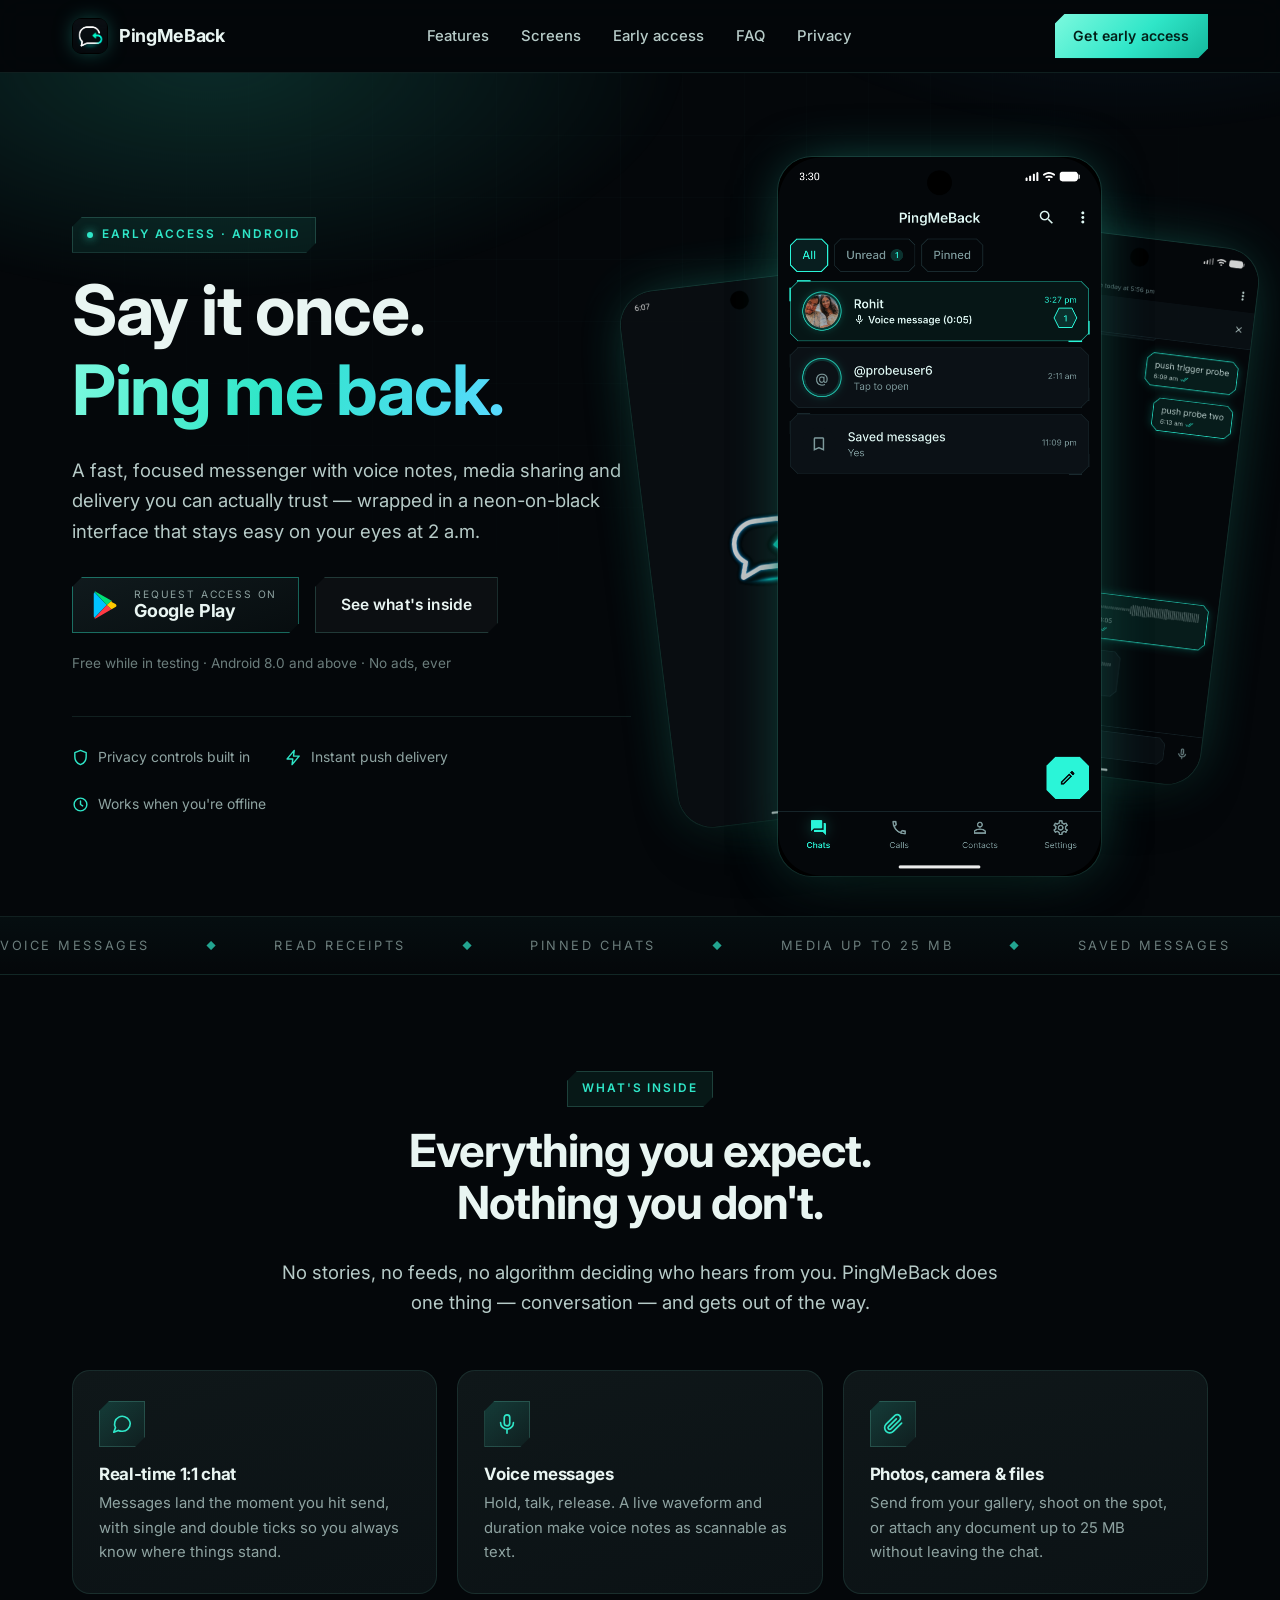
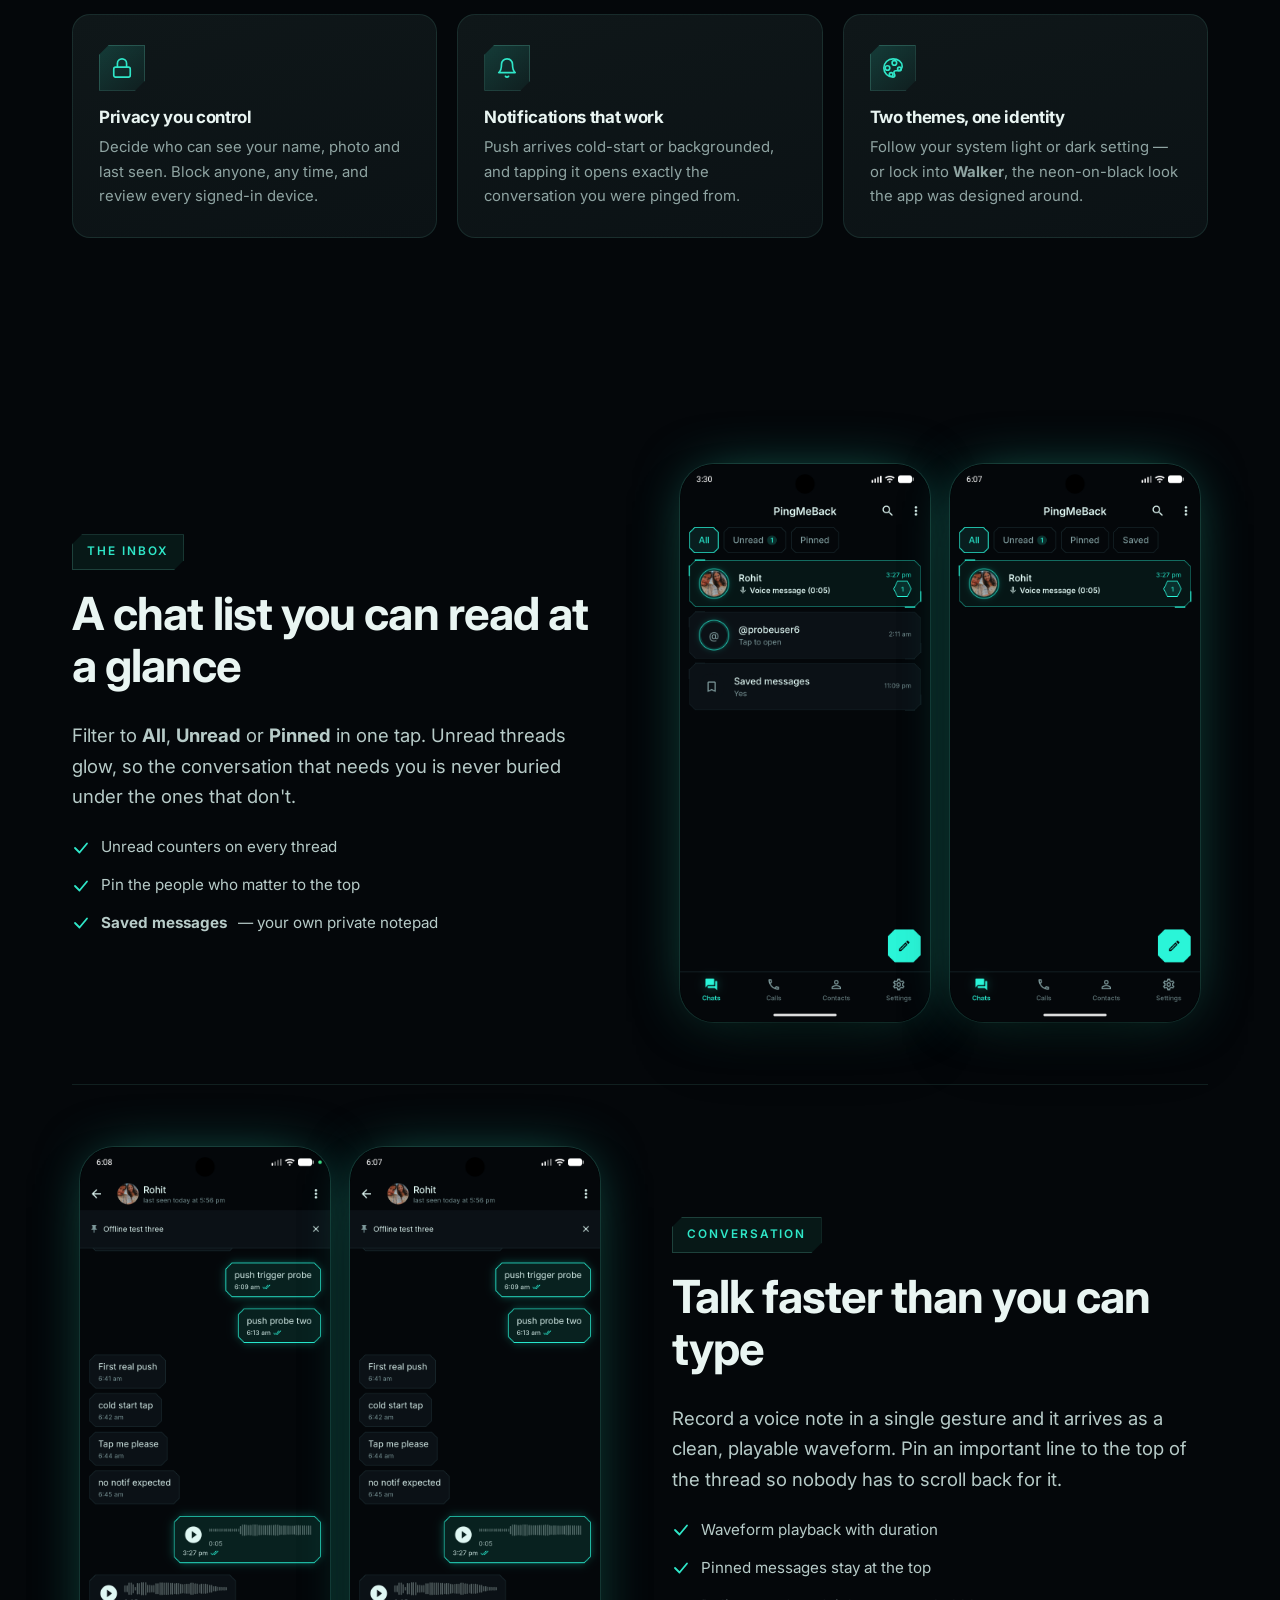
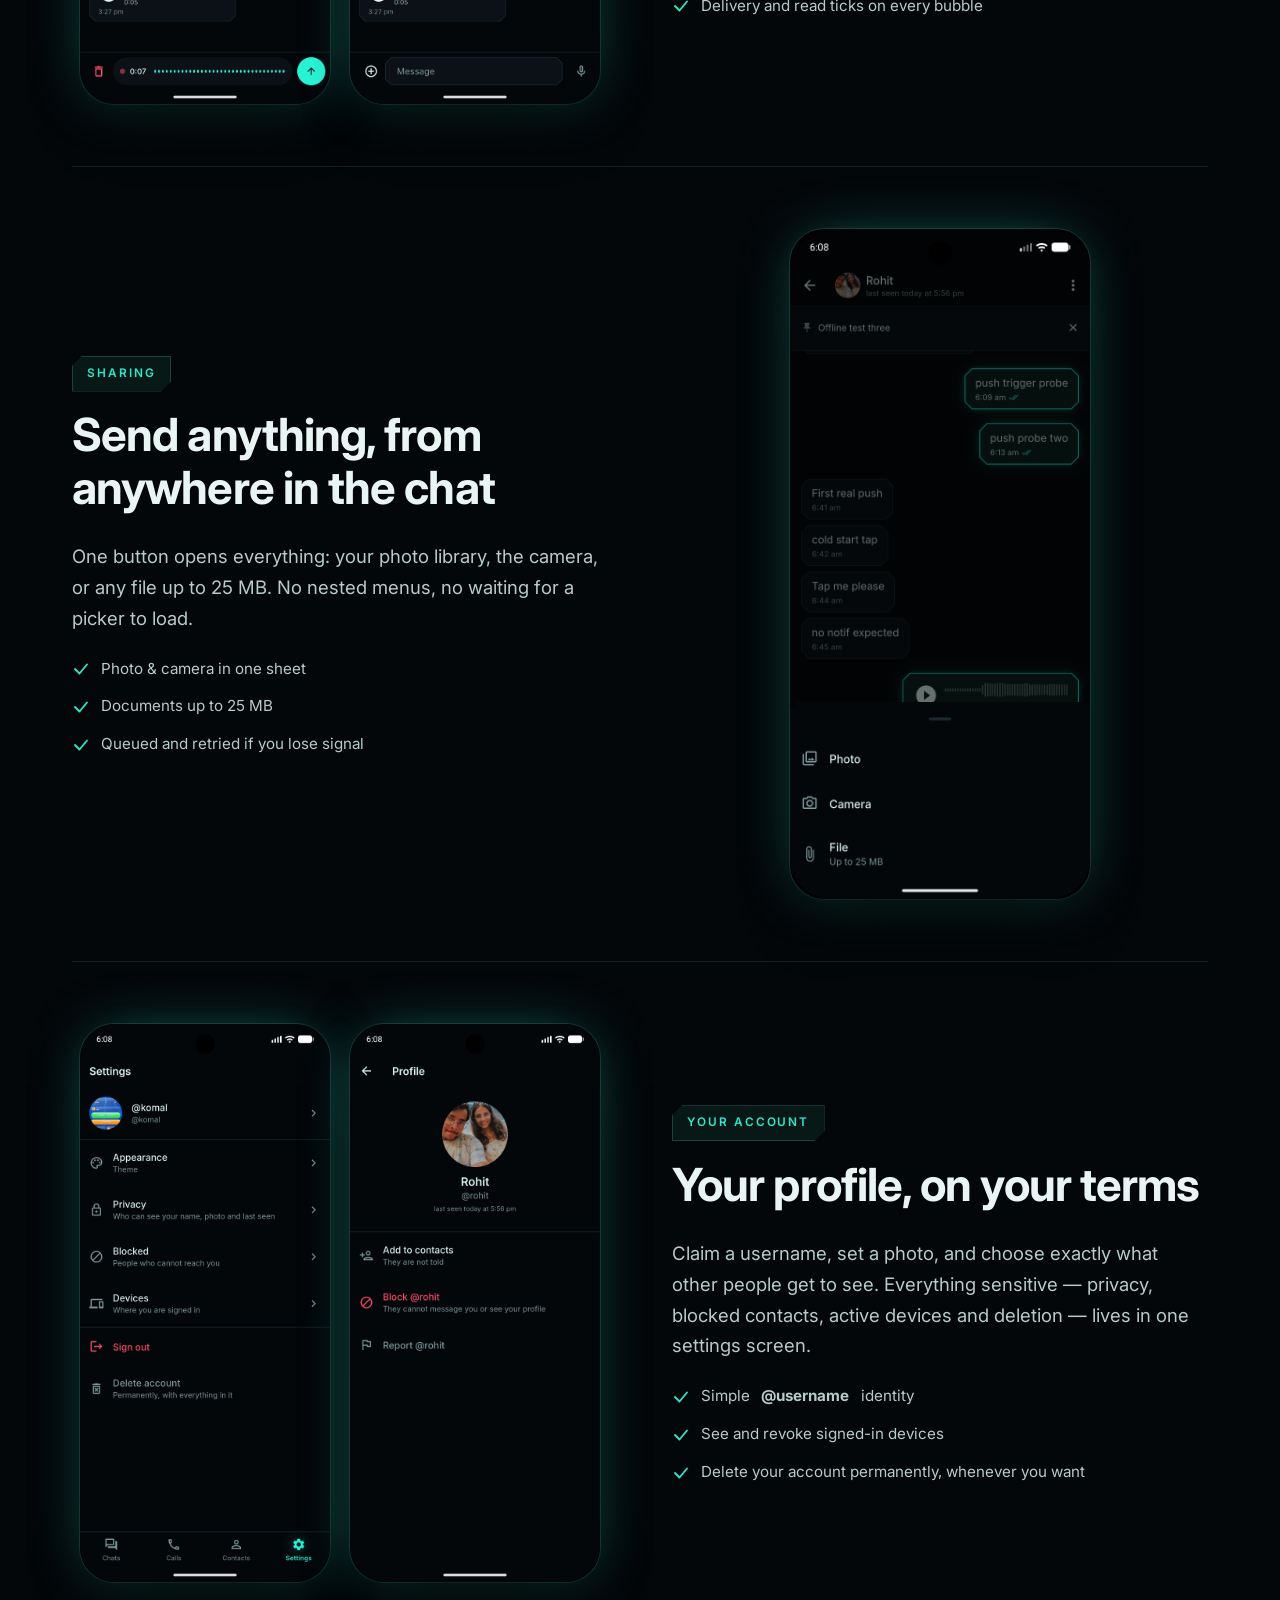
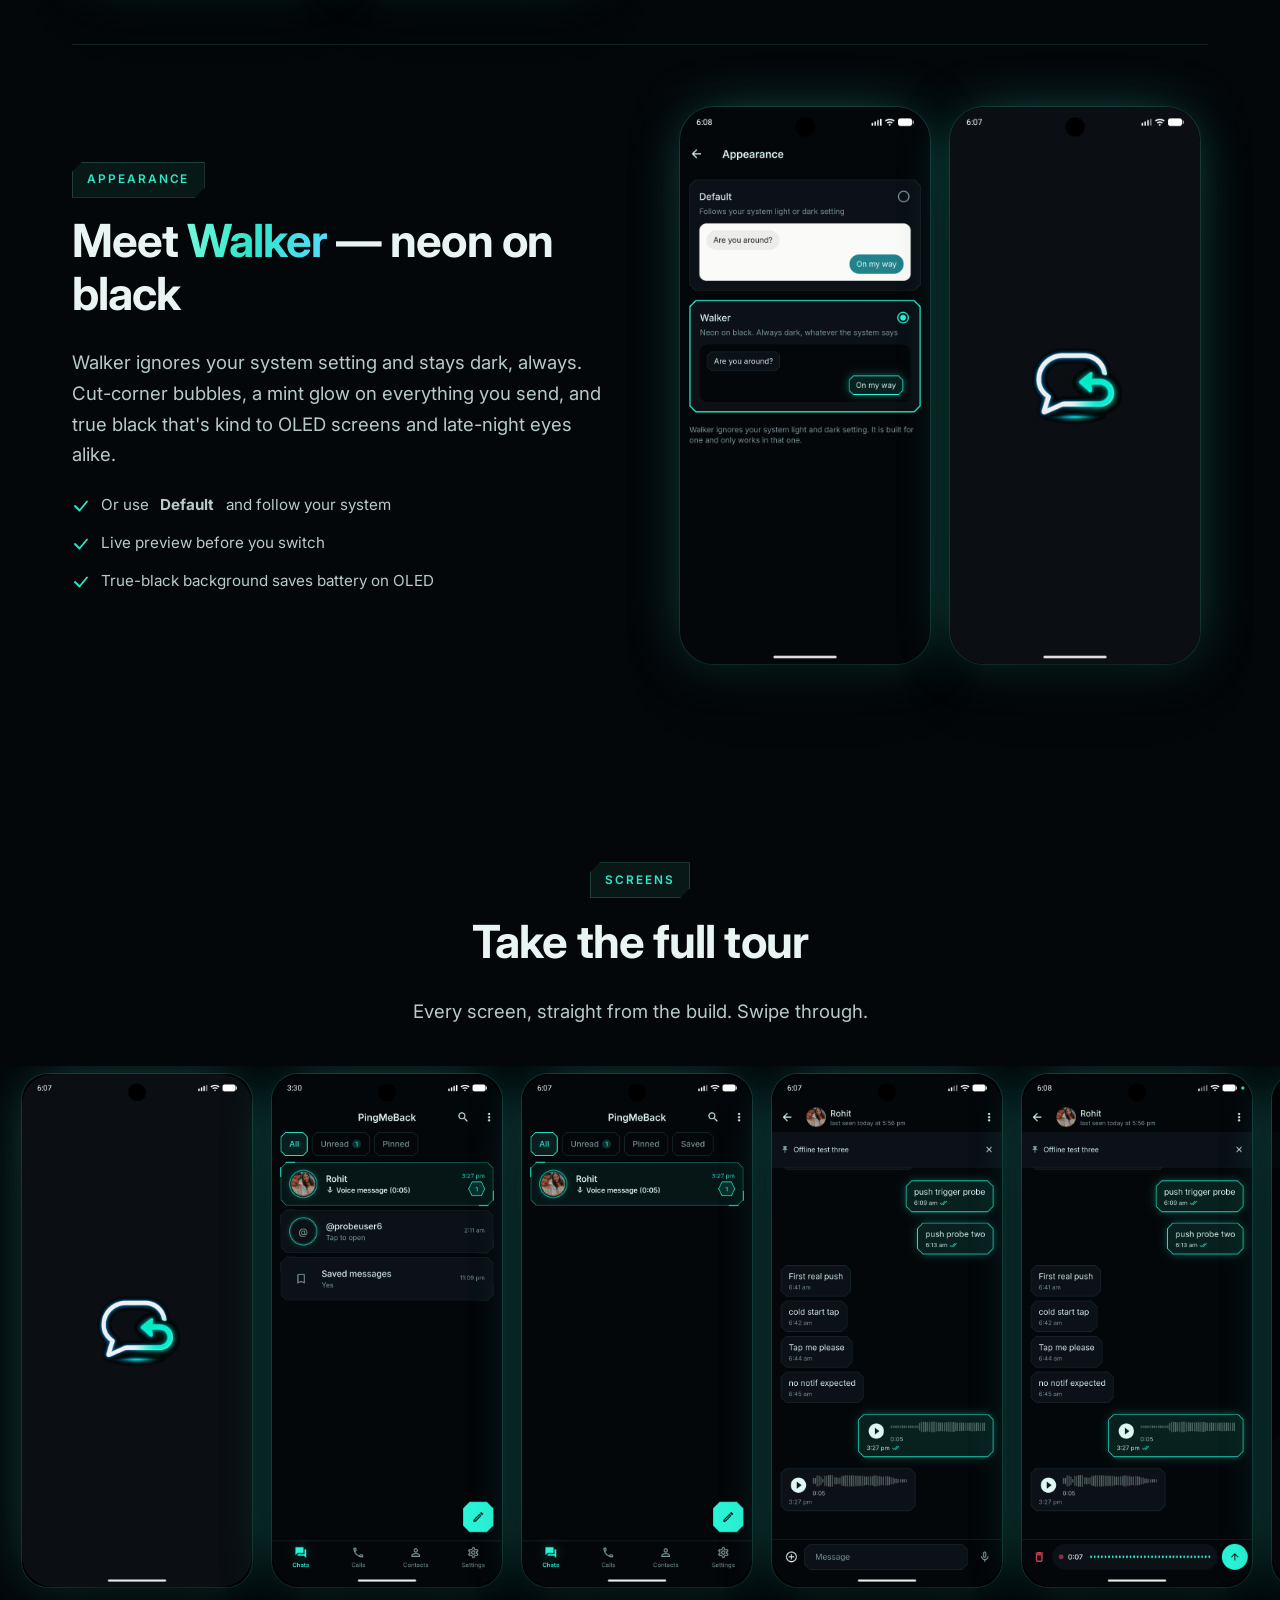
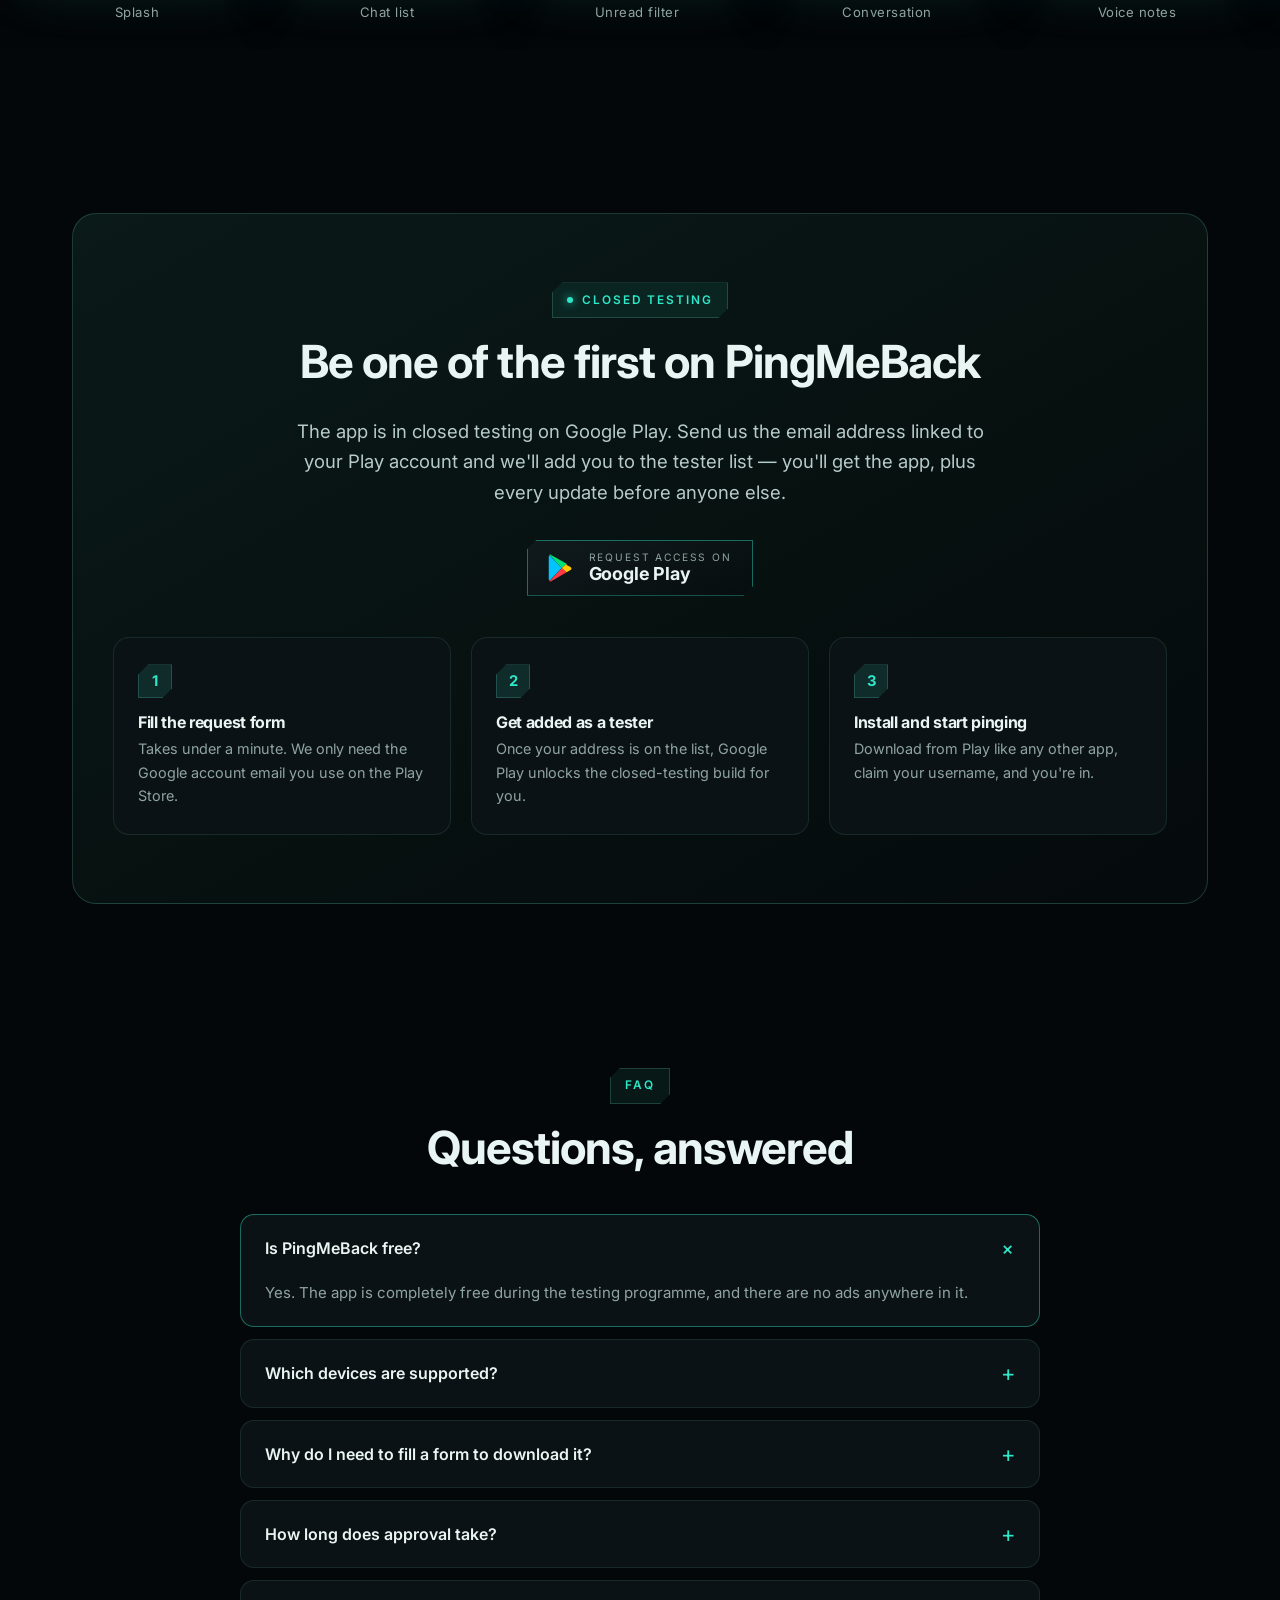
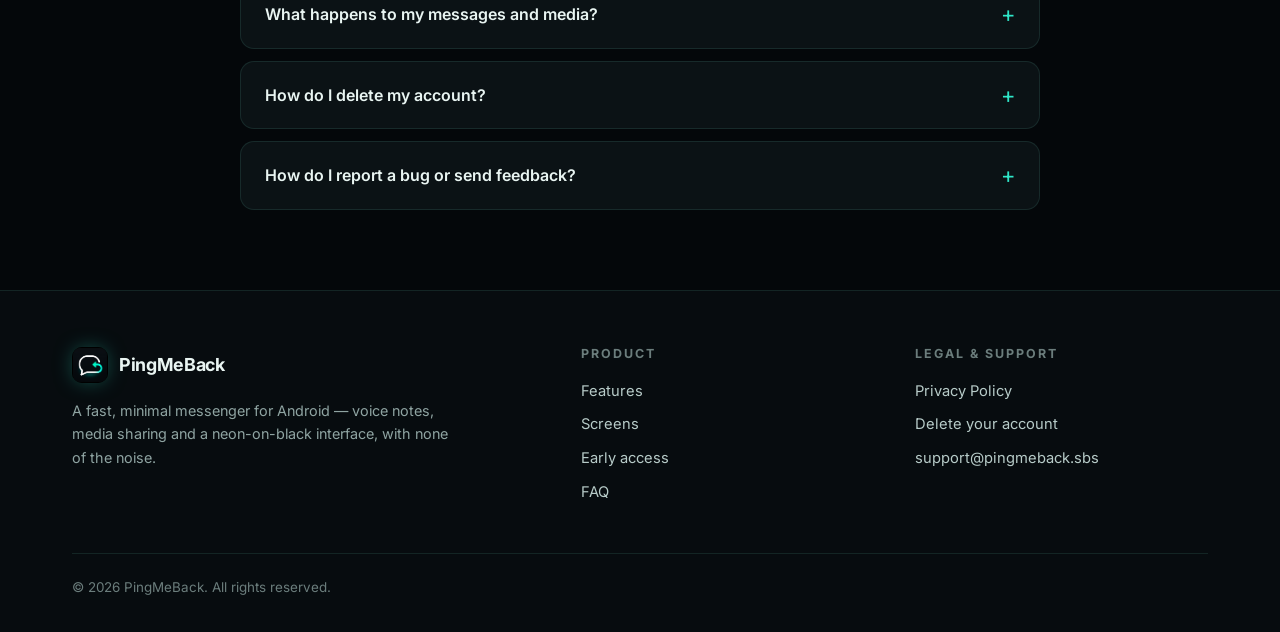
==== commit 2d523bbe: "website pages published" ====
--- a/index.html
+++ b/index.html
@@ -376,7 +376,7 @@
 
     <div class="footer__bottom">
       <span>© <span id="yr">2026</span> PingMeBack. All rights reserved.</span>
-      <span>Google Play and the Google Play logo are trademarks of Google LLC.</span>
+     
     </div>
   </div>
 </footer>
--- a/styles.css
+++ b/styles.css
@@ -194,7 +194,7 @@
   box-shadow: var(--shadow), 0 0 0 1px rgba(126, 249, 222, .13), var(--glow);
   overflow: hidden;
 }
-.shot img { border-radius: 34px; }
+.shot img { border-radius: 34px;  height: 100%;}
 
 @media (max-width: 980px) {
   .hero__in { grid-template-columns: 1fr; gap: 10px; }
